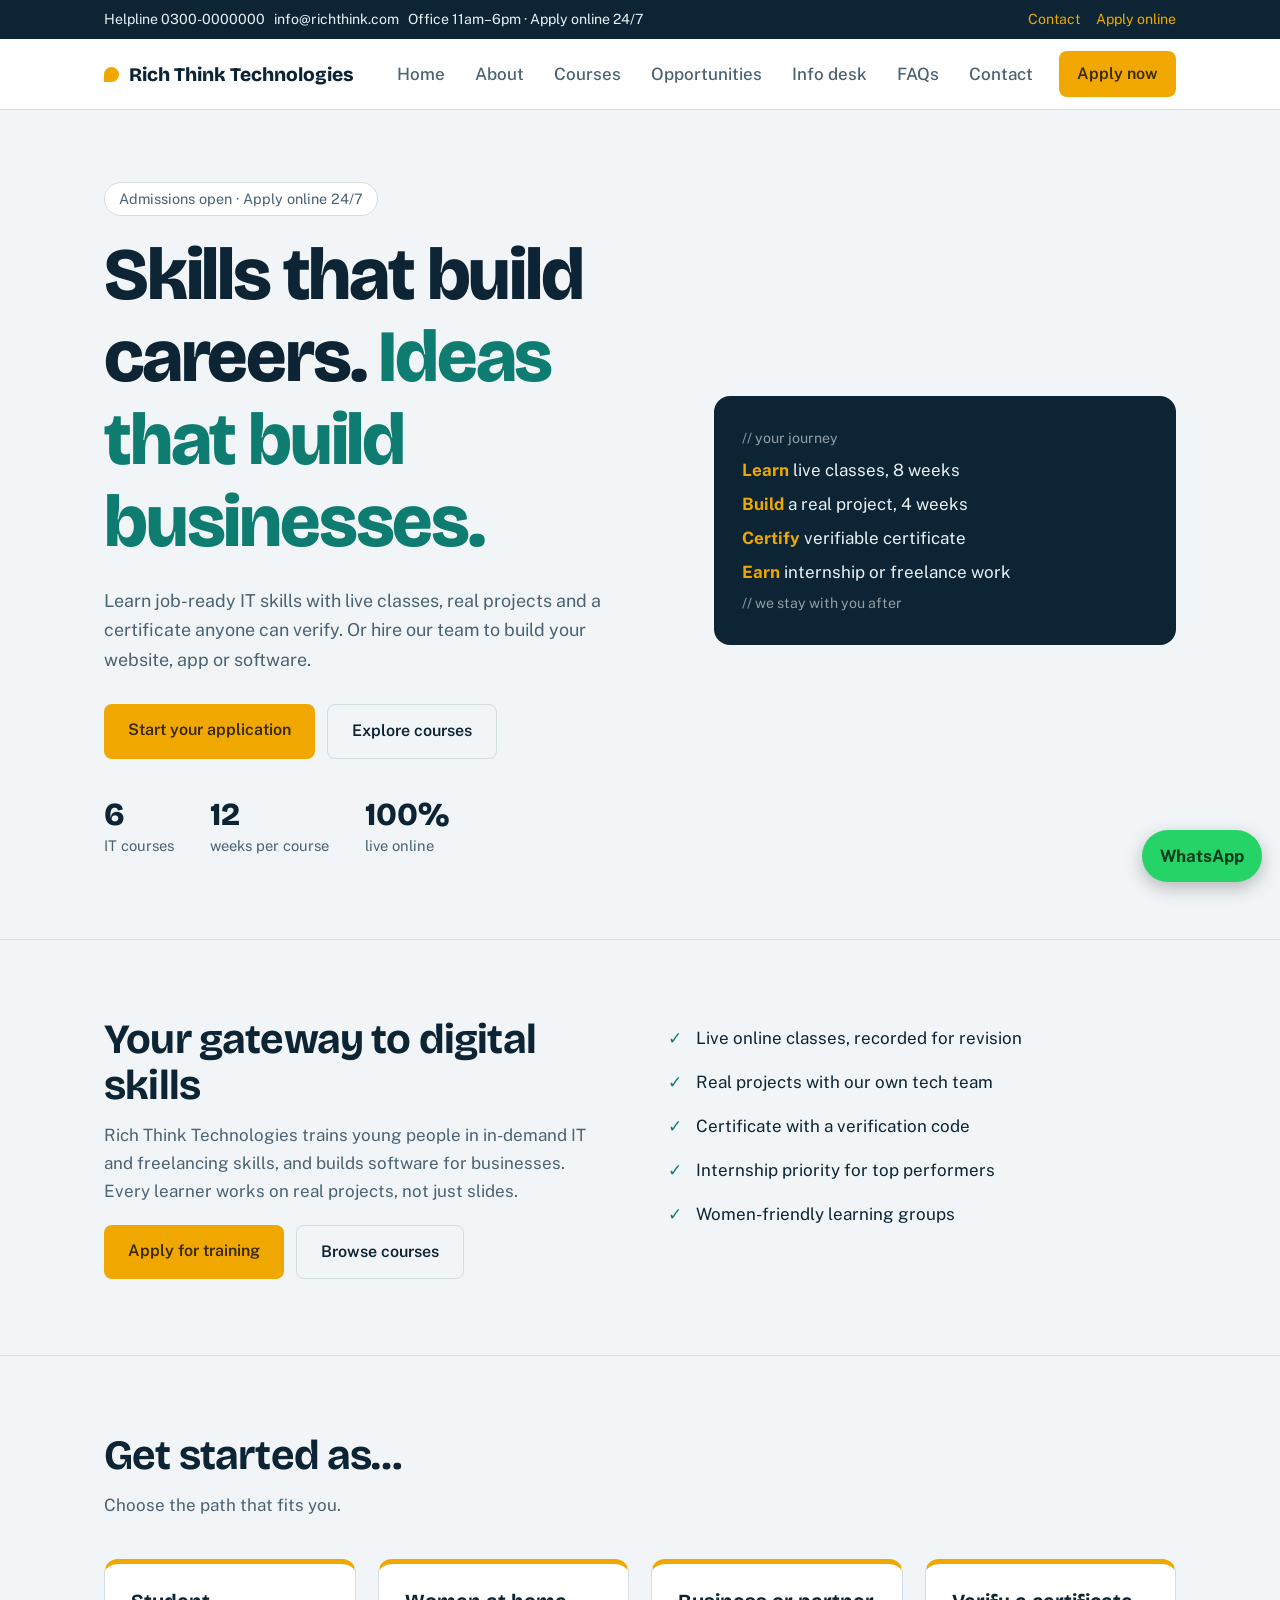
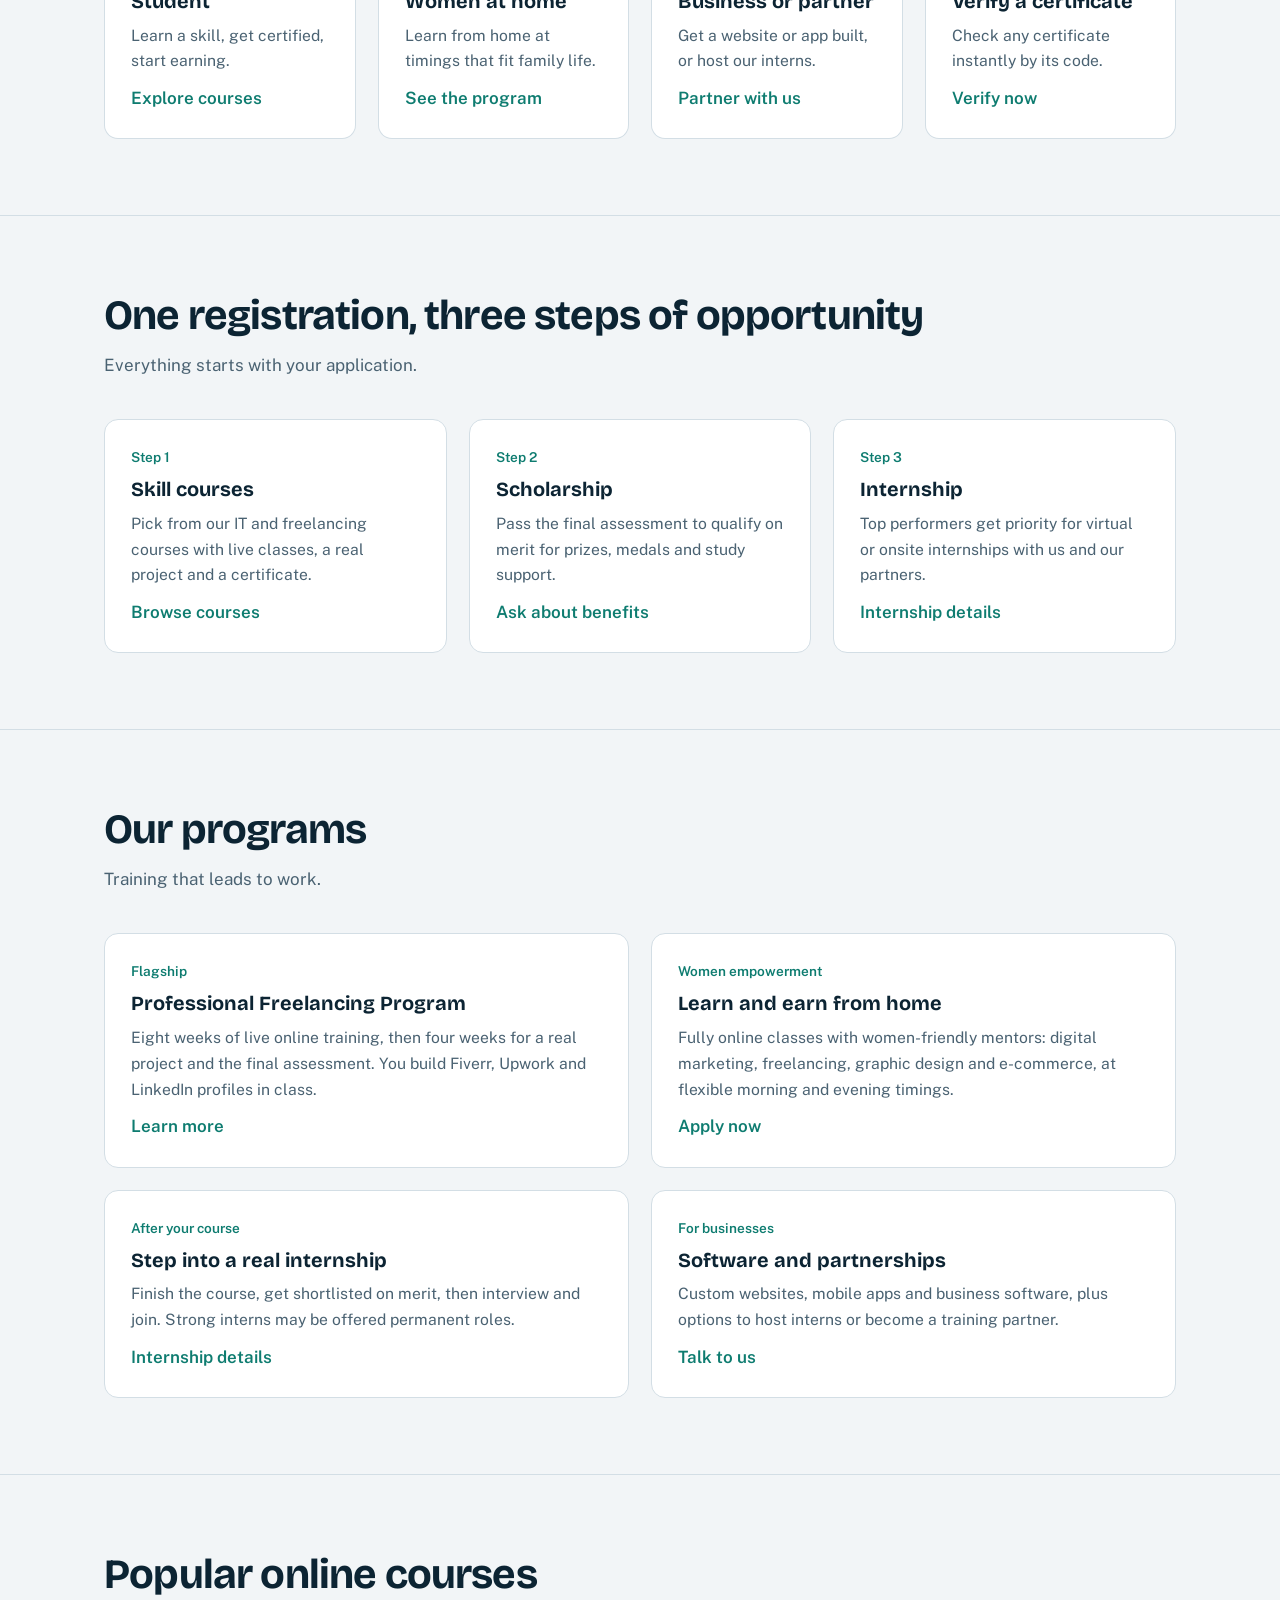
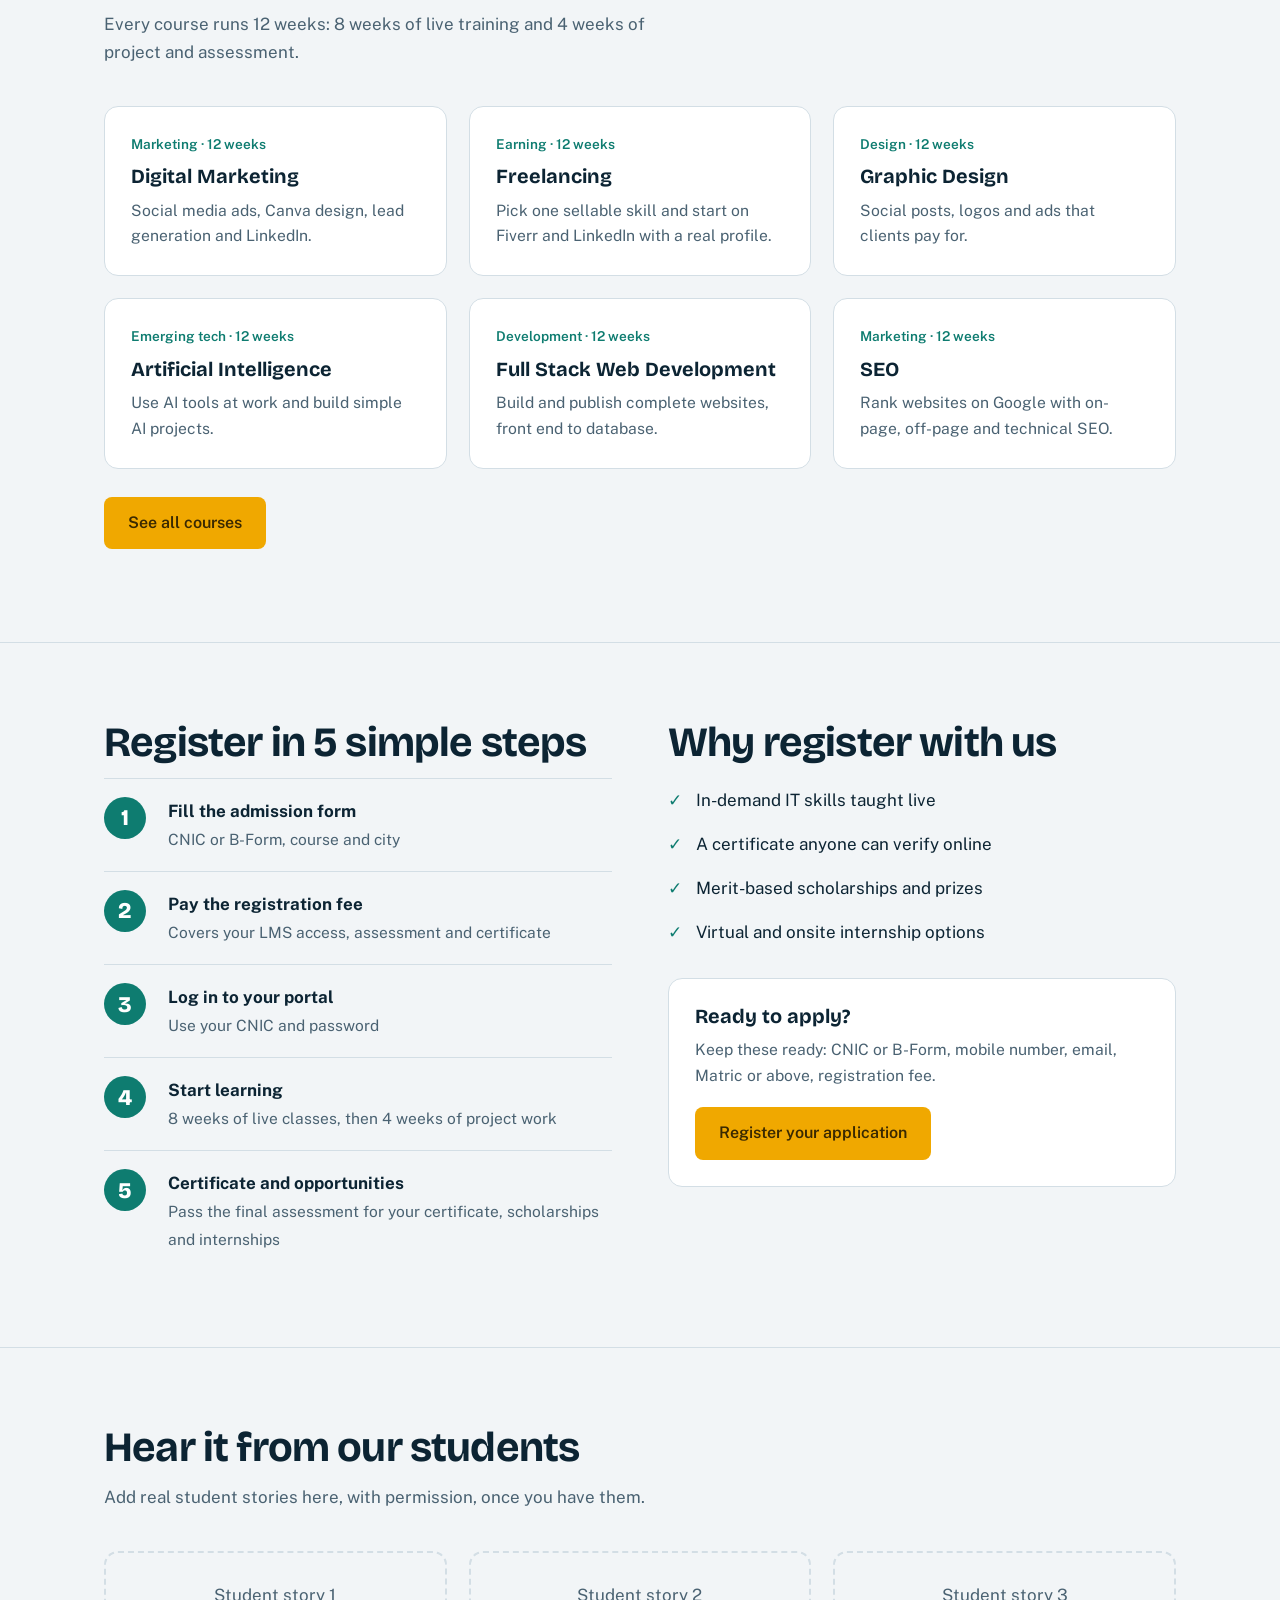
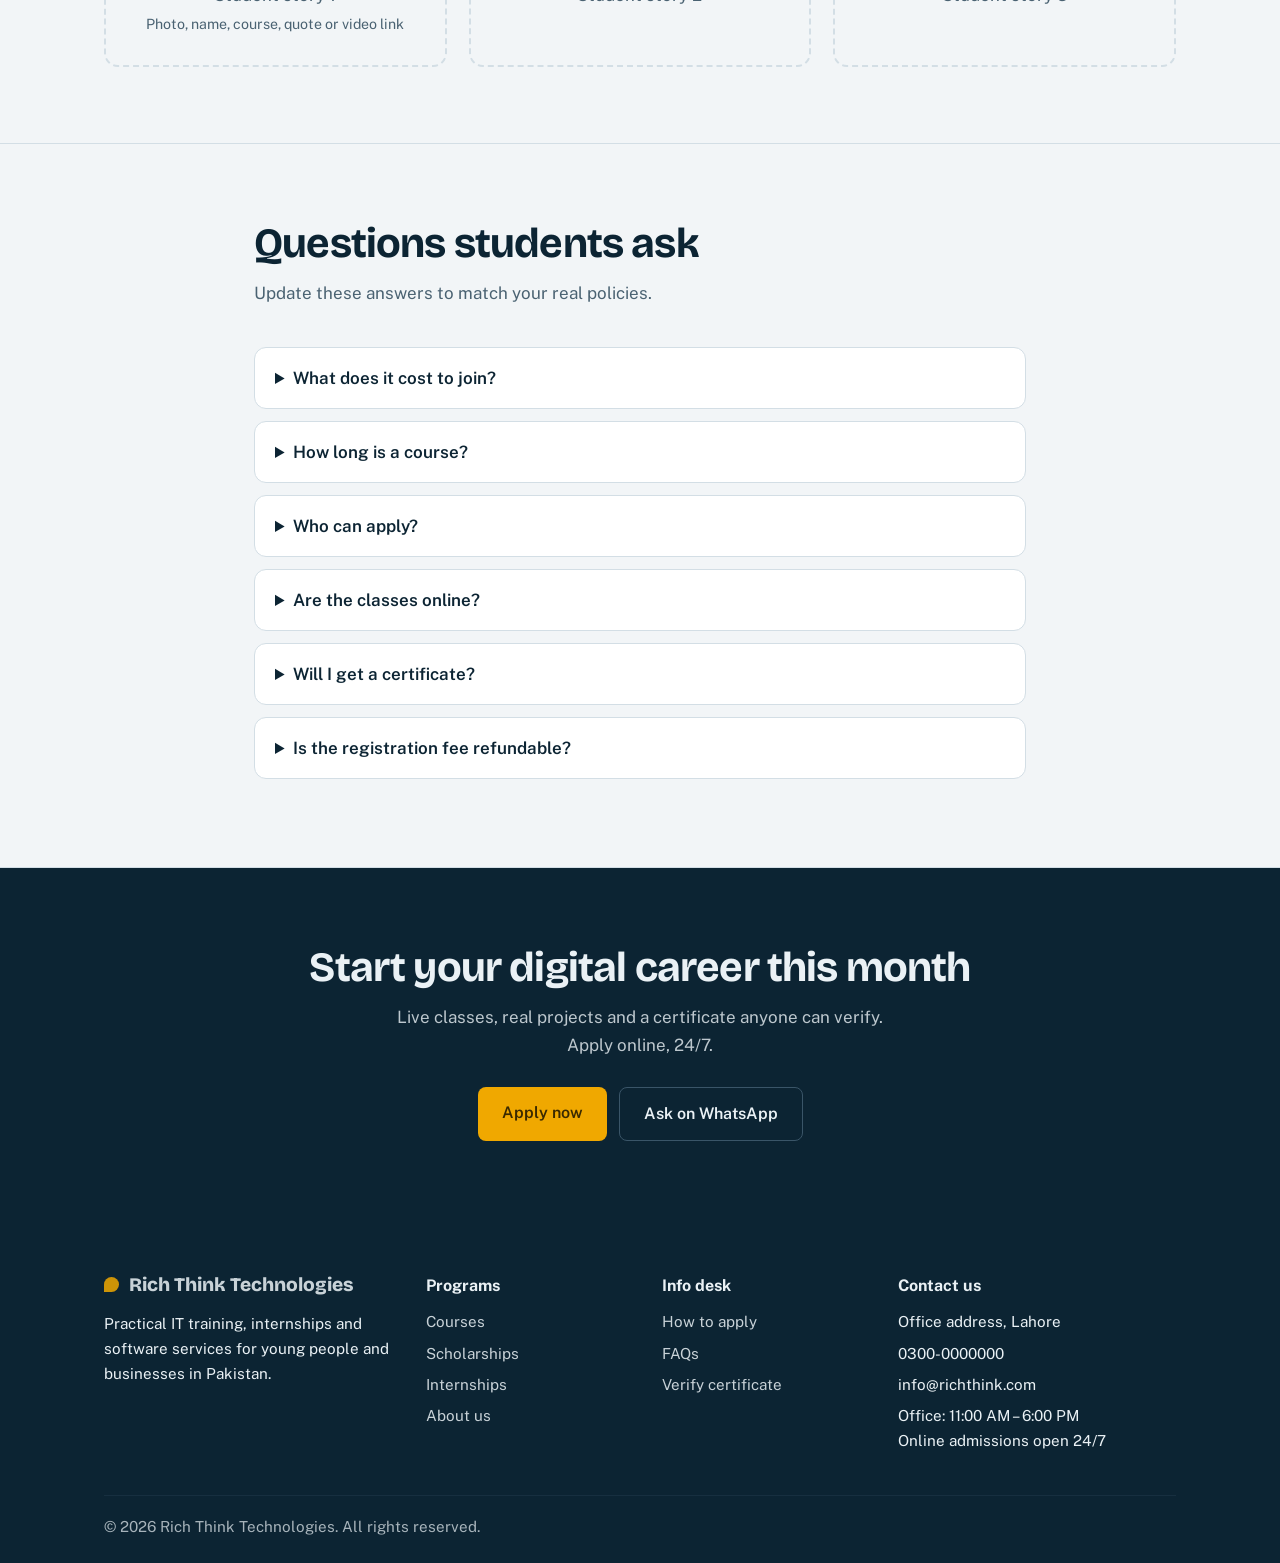
==== index.html @ 649ea1e2 "Add files via upload" ====
<!DOCTYPE html>
<html lang="en">
<head>
<meta charset="utf-8">
<meta name="viewport" content="width=device-width, initial-scale=1, viewport-fit=cover">
<title>Rich Think Technologies | IT Courses, Internships & Software Services</title>
<meta name="description" content="Rich Think Technologies offers live online IT and freelancing courses, internships and custom software services in Pakistan.">
<meta name="theme-color" content="#0C2433">
<link rel="icon" href="data:image/svg+xml,<svg xmlns='http://www.w3.org/2000/svg' viewBox='0 0 100 100'><text y='.9em' font-size='90'>💡</text></svg>">
<link rel="preconnect" href="https://fonts.googleapis.com"><link rel="preconnect" href="https://fonts.gstatic.com" crossorigin>
<link href="https://fonts.googleapis.com/css2?family=Bricolage+Grotesque:wght@600;800&family=Public+Sans:wght@400;500;600&display=swap" rel="stylesheet">
<link rel="stylesheet" href="css/style.css">
</head>
<body>
<div class="topbar"><div class="wrap"><span>Helpline 0300-0000000 &nbsp; info@richthink.com &nbsp; Office 11am–6pm · Apply online 24/7</span><span><a href="contact.html">Contact</a><a href="contact.html#apply">Apply online</a></span></div></div>
<header class="site"><div class="wrap">
<a class="logo" href="index.html"><i></i>Rich Think Technologies</a>
<button class="menu-btn" aria-expanded="false" aria-controls="nav">Menu</button>
<nav id="nav" aria-label="Main"><ul>
<li><a href="index.html">Home</a></li>
<li><a href="index.html#about">About</a></li>
<li><a href="courses.html">Courses</a></li>
<li><a href="index.html#opportunities">Opportunities</a><ul><li><a href="index.html#scholarships">Scholarships</a></li><li><a href="index.html#internships">Internships</a></li><li><a href="index.html#partner">Partner with us</a></li></ul></li>
<li><a href="index.html#apply-steps">Info desk</a><ul><li><a href="index.html#apply-steps">How to apply</a></li><li><a href="index.html#faqs">FAQs</a></li><li><a href="contact.html">Verify certificate</a></li></ul></li>
<li><a href="index.html#faqs">FAQs</a></li>
<li><a href="contact.html">Contact</a></li>
<li><a class="btn" href="contact.html#apply">Apply now</a></li>
</ul></nav></div></header>
<main>
<section class="hero" style="border:0"><div class="wrap">
<div>
<span class="tag">Admissions open · Apply online 24/7</span>
<h1>Skills that build careers. <em>Ideas that build businesses.</em></h1>
<p>Learn job-ready IT skills with live classes, real projects and a certificate anyone can verify. Or hire our team to build your website, app or software.</p>
<div class="btns"><a class="btn" href="contact.html#apply">Start your application</a><a class="btn alt" href="#courses">Explore courses</a></div>
<div class="stats"><div><b>6</b><span>IT courses</span></div><div><b>12</b><span>weeks per course</span></div><div><b>100%</b><span>live online</span></div></div>
</div>
<div class="panel" aria-hidden="true"><small>// your journey</small><b>Learn</b> live classes, 8 weeks<br><b>Build</b> a real project, 4 weeks<br><b>Certify</b> verifiable certificate<br><b>Earn</b> internship or freelance work<small>// we stay with you after</small></div>
</div></section>

<section id="about"><div class="wrap split">
<div><h2>Your gateway to digital skills</h2><p class="lead" style="margin:0 0 20px">Rich Think Technologies trains young people in in-demand IT and freelancing skills, and builds software for businesses. Every learner works on real projects, not just slides.</p><div class="btns"><a class="btn" href="contact.html#apply">Apply for training</a><a class="btn alt" href="courses.html">Browse courses</a></div></div>
<ul class="ticks"><li>Live online classes, recorded for revision</li><li>Real projects with our own tech team</li><li>Certificate with a verification code</li><li>Internship priority for top performers</li><li>Women-friendly learning groups</li></ul>
</div></section>

<section><div class="wrap"><h2>Get started as…</h2><p class="lead">Choose the path that fits you.</p>
<div class="grid g4">
<div class="card path"><h3>Student</h3><p>Learn a skill, get certified, start earning.</p><a class="more" href="courses.html">Explore courses</a></div>
<div class="card path"><h3>Women at home</h3><p>Learn from home at timings that fit family life.</p><a class="more" href="#women">See the program</a></div>
<div class="card path"><h3>Business or partner</h3><p>Get a website or app built, or host our interns.</p><a class="more" href="#partner">Partner with us</a></div>
<div class="card path"><h3>Verify a certificate</h3><p>Check any certificate instantly by its code.</p><a class="more" href="contact.html">Verify now</a></div>
</div></div></section>

<section><div class="wrap"><h2>One registration, three steps of opportunity</h2><p class="lead">Everything starts with your application.</p>
<div class="grid g3">
<div class="card"><span class="meta">Step 1</span><h3>Skill courses</h3><p>Pick from our IT and freelancing courses with live classes, a real project and a certificate.</p><a class="more" href="courses.html">Browse courses</a></div>
<div class="card" id="scholarships"><span class="meta">Step 2</span><h3>Scholarship</h3><p>Pass the final assessment to qualify on merit for prizes, medals and study support.</p><a class="more" href="contact.html">Ask about benefits</a></div>
<div class="card" id="internships"><span class="meta">Step 3</span><h3>Internship</h3><p>Top performers get priority for virtual or onsite internships with us and our partners.</p><a class="more" href="contact.html">Internship details</a></div>
</div></div></section>

<section id="opportunities"><div class="wrap"><h2>Our programs</h2><p class="lead">Training that leads to work.</p>
<div class="grid g2">
<div class="card"><span class="meta">Flagship</span><h3>Professional Freelancing Program</h3><p>Eight weeks of live online training, then four weeks for a real project and the final assessment. You build Fiverr, Upwork and LinkedIn profiles in class.</p><a class="more" href="courses.html">Learn more</a></div>
<div class="card" id="women"><span class="meta">Women empowerment</span><h3>Learn and earn from home</h3><p>Fully online classes with women-friendly mentors: digital marketing, freelancing, graphic design and e-commerce, at flexible morning and evening timings.</p><a class="more" href="contact.html#apply">Apply now</a></div>
<div class="card"><span class="meta">After your course</span><h3>Step into a real internship</h3><p>Finish the course, get shortlisted on merit, then interview and join. Strong interns may be offered permanent roles.</p><a class="more" href="contact.html">Internship details</a></div>
<div class="card" id="partner"><span class="meta">For businesses</span><h3>Software and partnerships</h3><p>Custom websites, mobile apps and business software, plus options to host interns or become a training partner.</p><a class="more" href="contact.html">Talk to us</a></div>
</div></div></section>

<section id="courses"><div class="wrap"><h2>Popular online courses</h2><p class="lead">Every course runs 12 weeks: 8 weeks of live training and 4 weeks of project and assessment.</p>
<div class="grid g3">
<div class="card"><span class="meta">Marketing · 12 weeks</span><h3>Digital Marketing</h3><p>Social media ads, Canva design, lead generation and LinkedIn.</p></div>
<div class="card"><span class="meta">Earning · 12 weeks</span><h3>Freelancing</h3><p>Pick one sellable skill and start on Fiverr and LinkedIn with a real profile.</p></div>
<div class="card"><span class="meta">Design · 12 weeks</span><h3>Graphic Design</h3><p>Social posts, logos and ads that clients pay for.</p></div>
<div class="card"><span class="meta">Emerging tech · 12 weeks</span><h3>Artificial Intelligence</h3><p>Use AI tools at work and build simple AI projects.</p></div>
<div class="card"><span class="meta">Development · 12 weeks</span><h3>Full Stack Web Development</h3><p>Build and publish complete websites, front end to database.</p></div>
<div class="card"><span class="meta">Marketing · 12 weeks</span><h3>SEO</h3><p>Rank websites on Google with on-page, off-page and technical SEO.</p></div>
</div><p style="margin-top:28px"><a class="btn" href="courses.html">See all courses</a></p></div></section>

<section id="apply-steps"><div class="wrap split">
<div><h2>Register in 5 simple steps</h2><ol class="steps">
<li><div><strong>Fill the admission form</strong><span>CNIC or B-Form, course and city</span></div></li>
<li><div><strong>Pay the registration fee</strong><span>Covers your LMS access, assessment and certificate</span></div></li>
<li><div><strong>Log in to your portal</strong><span>Use your CNIC and password</span></div></li>
<li><div><strong>Start learning</strong><span>8 weeks of live classes, then 4 weeks of project work</span></div></li>
<li><div><strong>Certificate and opportunities</strong><span>Pass the final assessment for your certificate, scholarships and internships</span></div></li></ol></div>
<div><h2>Why register with us</h2><ul class="ticks"><li>In-demand IT skills taught live</li><li>A certificate anyone can verify online</li><li>Merit-based scholarships and prizes</li><li>Virtual and onsite internship options</li></ul>
<div class="card" style="margin-top:24px"><h3>Ready to apply?</h3><p>Keep these ready: CNIC or B-Form, mobile number, email, Matric or above, registration fee.</p><div class="btns" style="margin-top:8px"><a class="btn" href="contact.html#apply">Register your application</a></div></div></div>
</div></section>

<section><div class="wrap"><h2>Hear it from our students</h2><p class="lead">Add real student stories here, with permission, once you have them.</p>
<div class="grid g3"><div class="ph">Student story 1<br><small>Photo, name, course, quote or video link</small></div><div class="ph">Student story 2</div><div class="ph">Student story 3</div></div></div></section>

<section id="faqs"><div class="wrap" style="max-width:820px"><h2>Questions students ask</h2><p class="lead">Update these answers to match your real policies.</p>
<details><summary>What does it cost to join?</summary><p>Add your fee details here. Explain what the one-time registration fee covers.</p></details>
<details><summary>How long is a course?</summary><p>12 weeks: 8 weeks of live online training, then 4 weeks for the final project and assessment.</p></details>
<details><summary>Who can apply?</summary><p>Anyone in Pakistan with Matric or higher education. No IT background is needed.</p></details>
<details><summary>Are the classes online?</summary><p>Yes. All courses run 100% online. Classes are live and every lecture is saved so you can revise any time.</p></details>
<details><summary>Will I get a certificate?</summary><p>Yes. Pass the final project and assessment and you get a certificate with a code that anyone can verify.</p></details>
<details><summary>Is the registration fee refundable?</summary><p>Add your refund policy here.</p></details>
</div></section>

<section class="cta"><div class="wrap"><h2>Start your digital career this month</h2><p>Live classes, real projects and a certificate anyone can verify. Apply online, 24/7.</p><div class="btns" style="justify-content:center"><a class="btn" href="contact.html#apply">Apply now</a><a class="btn alt" href="https://wa.me/923000000000">Ask on WhatsApp</a></div></div></section>
</main>
<footer><div class="wrap">
<div class="grid">
<div><a class="logo" href="index.html"><i></i>Rich Think Technologies</a><p>Practical IT training, internships and software services for young people and businesses in Pakistan.</p></div>
<div><h4>Programs</h4><ul><li><a href="courses.html">Courses</a></li><li><a href="index.html#scholarships">Scholarships</a></li><li><a href="index.html#internships">Internships</a></li><li><a href="index.html#about">About us</a></li></ul></div>
<div><h4>Info desk</h4><ul><li><a href="index.html#apply-steps">How to apply</a></li><li><a href="index.html#faqs">FAQs</a></li><li><a href="contact.html">Verify certificate</a></li></ul></div>
<div><h4>Contact us</h4><ul><li>Office address, Lahore</li><li>0300-0000000</li><li>info@richthink.com</li><li>Office: 11:00 AM – 6:00 PM<br>Online admissions open 24/7</li></ul></div>
</div>
<div class="copy">© 2026 Rich Think Technologies. All rights reserved.</div>
</div></footer>
<a class="wa" href="https://wa.me/923000000000?text=Hi%2C%20I%20found%20you%20on%20your%20website.%20I%20want%20some%20information." aria-label="Chat on WhatsApp">WhatsApp</a>
<script src="js/main.js"></script>
</body></html>
---- css/style.css ----
:root{--bg:#F2F5F7;--surface:#fff;--ink:#0C2433;--muted:#4A6272;--line:#D3DEE5;--gold:#F0A800;--gold-ink:#3A2900;--teal:#0E7C70;--deep:#0C2433;--on-deep:#EAF1F5;color-scheme:light}
@media(prefers-color-scheme:dark){:root{--bg:#0A1822;--surface:#102331;--ink:#EAF1F5;--muted:#9DB2C0;--line:#223847;--teal:#3CC4B3;--deep:#07121A;color-scheme:dark}}
*,*::before,*::after{box-sizing:border-box}
html{scroll-behavior:smooth}
body{margin:0;background:var(--bg);color:var(--ink);font:400 17px/1.65 "Public Sans",system-ui,sans-serif}
h1,h2,h3{font-family:"Bricolage Grotesque","Public Sans",system-ui,sans-serif;line-height:1.12;margin:0}
a{color:inherit}img{max-width:100%;display:block}
:focus-visible{outline:3px solid var(--gold);outline-offset:3px}
.wrap{max-width:1120px;margin:0 auto;padding:0 24px}
.topbar{background:var(--deep);color:var(--on-deep);font-size:.88rem;padding:8px 0}
.topbar .wrap{display:flex;gap:8px 24px;flex-wrap:wrap;justify-content:space-between}
.topbar a{text-decoration:none;margin-left:16px;color:var(--gold)}
header.site{background:var(--surface);border-bottom:1px solid var(--line);position:sticky;top:0;z-index:20}
header.site .wrap{display:flex;align-items:center;justify-content:space-between;min-height:70px}
.logo{font:800 1.2rem "Bricolage Grotesque",sans-serif;text-decoration:none;display:flex;align-items:center;gap:10px}
.logo i{width:15px;height:15px;background:var(--gold);border-radius:50% 50% 50% 0}
nav ul{list-style:none;margin:0;padding:0;display:flex;gap:6px;align-items:center}
nav li{position:relative}
nav a{display:block;padding:10px 12px;text-decoration:none;color:var(--muted);font-weight:500}
nav a:hover{color:var(--ink)}
nav ul ul{display:none;position:absolute;left:0;top:100%;min-width:200px;background:var(--surface);border:1px solid var(--line);border-radius:10px;padding:6px;flex-direction:column;align-items:stretch}
nav li:hover>ul,nav li:focus-within>ul{display:flex}
.btn{display:inline-block;background:var(--gold);color:var(--gold-ink);font-weight:600;padding:13px 24px;border-radius:8px;text-decoration:none;border:0;font-size:1rem;cursor:pointer}
.btn:hover{filter:brightness(1.06)}
.btn.alt{background:transparent;color:var(--ink);border:1.5px solid var(--line)}
nav .btn{color:var(--gold-ink);padding:10px 18px;margin-left:8px}
.menu-btn{display:none;background:none;border:1.5px solid var(--line);color:var(--ink);border-radius:8px;padding:8px 12px;font:inherit}
.hero{padding:72px 0 80px}
.hero .wrap{display:grid;grid-template-columns:1.2fr 1fr;gap:56px;align-items:center}
.tag{display:inline-block;background:var(--surface);border:1px solid var(--line);border-radius:99px;padding:4px 14px;font-size:.9rem;color:var(--muted);margin-bottom:18px}
.hero h1{font-size:clamp(2.5rem,6vw,4.6rem);font-weight:800;letter-spacing:-.03em}
.hero h1 em{font-style:normal;color:var(--teal)}
.hero p{max-width:48ch;color:var(--muted);font-size:1.12rem;margin:22px 0 30px}
.btns{display:flex;gap:12px;flex-wrap:wrap}
.stats{display:flex;gap:36px;margin-top:40px;flex-wrap:wrap}
.stats b{font:800 2rem "Bricolage Grotesque",sans-serif;display:block;line-height:1}
.stats span{color:var(--muted);font-size:.92rem}
.panel{background:var(--deep);color:var(--on-deep);border-radius:16px;padding:28px;line-height:2}
.panel b{color:var(--gold)}.panel small{opacity:.6;display:block}
section{padding:76px 0;border-top:1px solid var(--line)}
section h2{font-size:clamp(1.8rem,4vw,2.6rem);letter-spacing:-.02em;margin-bottom:12px}
.lead{color:var(--muted);max-width:58ch;margin:0 0 40px}
.grid{display:grid;gap:22px}
.g2{grid-template-columns:repeat(2,1fr)}.g3{grid-template-columns:repeat(3,1fr)}.g4{grid-template-columns:repeat(4,1fr)}
.card{background:var(--surface);border:1px solid var(--line);border-radius:14px;padding:26px;display:flex;flex-direction:column;gap:10px}
.card h3{font-size:1.25rem}.card p{margin:0;color:var(--muted);font-size:.98rem}
.card a.more{margin-top:auto;color:var(--teal);font-weight:600;text-decoration:none}
.card .meta{font-size:.85rem;color:var(--teal);font-weight:600}
.path{border-top:5px solid var(--gold)}
.steps{counter-reset:s;list-style:none;margin:0;padding:0}
.steps li{counter-increment:s;display:grid;grid-template-columns:48px 1fr;gap:16px;padding:18px 0;border-top:1px solid var(--line)}
.steps li::before{content:counter(s);font:800 1.4rem "Bricolage Grotesque",sans-serif;background:var(--teal);color:#fff;width:42px;height:42px;border-radius:50%;display:grid;place-items:center}
.steps strong{display:block}.steps span{color:var(--muted);font-size:.97rem}
.split{display:grid;grid-template-columns:1fr 1fr;gap:56px;align-items:start}
ul.ticks{list-style:none;padding:0;margin:0}ul.ticks li{padding:8px 0 8px 28px;position:relative}
ul.ticks li::before{content:"✓";position:absolute;left:0;color:var(--teal);font-weight:800}
.ph{border:2px dashed var(--line);border-radius:14px;padding:28px;color:var(--muted);text-align:center}
details{background:var(--surface);border:1px solid var(--line);border-radius:12px;padding:16px 20px;margin-bottom:12px}
summary{font-weight:600;cursor:pointer}details p{margin:10px 0 0;color:var(--muted)}
.cta{background:var(--deep);color:var(--on-deep);text-align:center}
.cta p{color:var(--on-deep);opacity:.8;margin:12px auto 28px;max-width:52ch}
.cta .btn.alt{color:var(--on-deep);border-color:#3a5568}
footer{background:var(--deep);color:var(--on-deep);padding:56px 0 24px;font-size:.95rem}
footer .grid{grid-template-columns:1.4fr 1fr 1fr 1.3fr}
footer h4{margin:0 0 10px;font-size:1rem}footer ul{list-style:none;padding:0;margin:0}footer li{margin:6px 0}
footer a{text-decoration:none;opacity:.85}footer a:hover{opacity:1;color:var(--gold)}
.copy{border-top:1px solid #1d3646;margin-top:36px;padding-top:18px;opacity:.7}
.wa{position:fixed;right:18px;bottom:calc(18px + env(safe-area-inset-bottom,0px));background:#25D366;color:#073b1b;font-weight:700;padding:12px 18px;border-radius:99px;text-decoration:none;z-index:30;box-shadow:0 6px 18px rgba(0,0,0,.25)}
form.contact{display:grid;gap:14px}
input,select,textarea{width:100%;padding:12px 14px;border:1.5px solid var(--line);border-radius:8px;background:var(--surface);color:var(--ink);font:inherit}
label{font-weight:600;font-size:.93rem}
.pagehead{padding:56px 0 24px}.pagehead h1{font-size:clamp(2.2rem,5vw,3.4rem);letter-spacing:-.02em}
@media(max-width:900px){
 .hero .wrap,.split{grid-template-columns:1fr}.g3,.g4{grid-template-columns:1fr 1fr}footer .grid{grid-template-columns:1fr 1fr}
 .menu-btn{display:block}
 nav{display:none;position:absolute;left:0;right:0;top:100%;background:var(--surface);border-bottom:1px solid var(--line);padding:10px 24px 18px}
 nav.open{display:block}nav ul{flex-direction:column;align-items:stretch}
 nav ul ul{display:flex;position:static;border:0;padding:0 0 0 14px}
}
@media(max-width:560px){.g2,.g3,.g4,footer .grid{grid-template-columns:1fr}.hero{padding-top:40px}}
@media(prefers-reduced-motion:no-preference){.hero h1{animation:in .7s ease both}@keyframes in{from{opacity:0;transform:translateY(14px)}}}
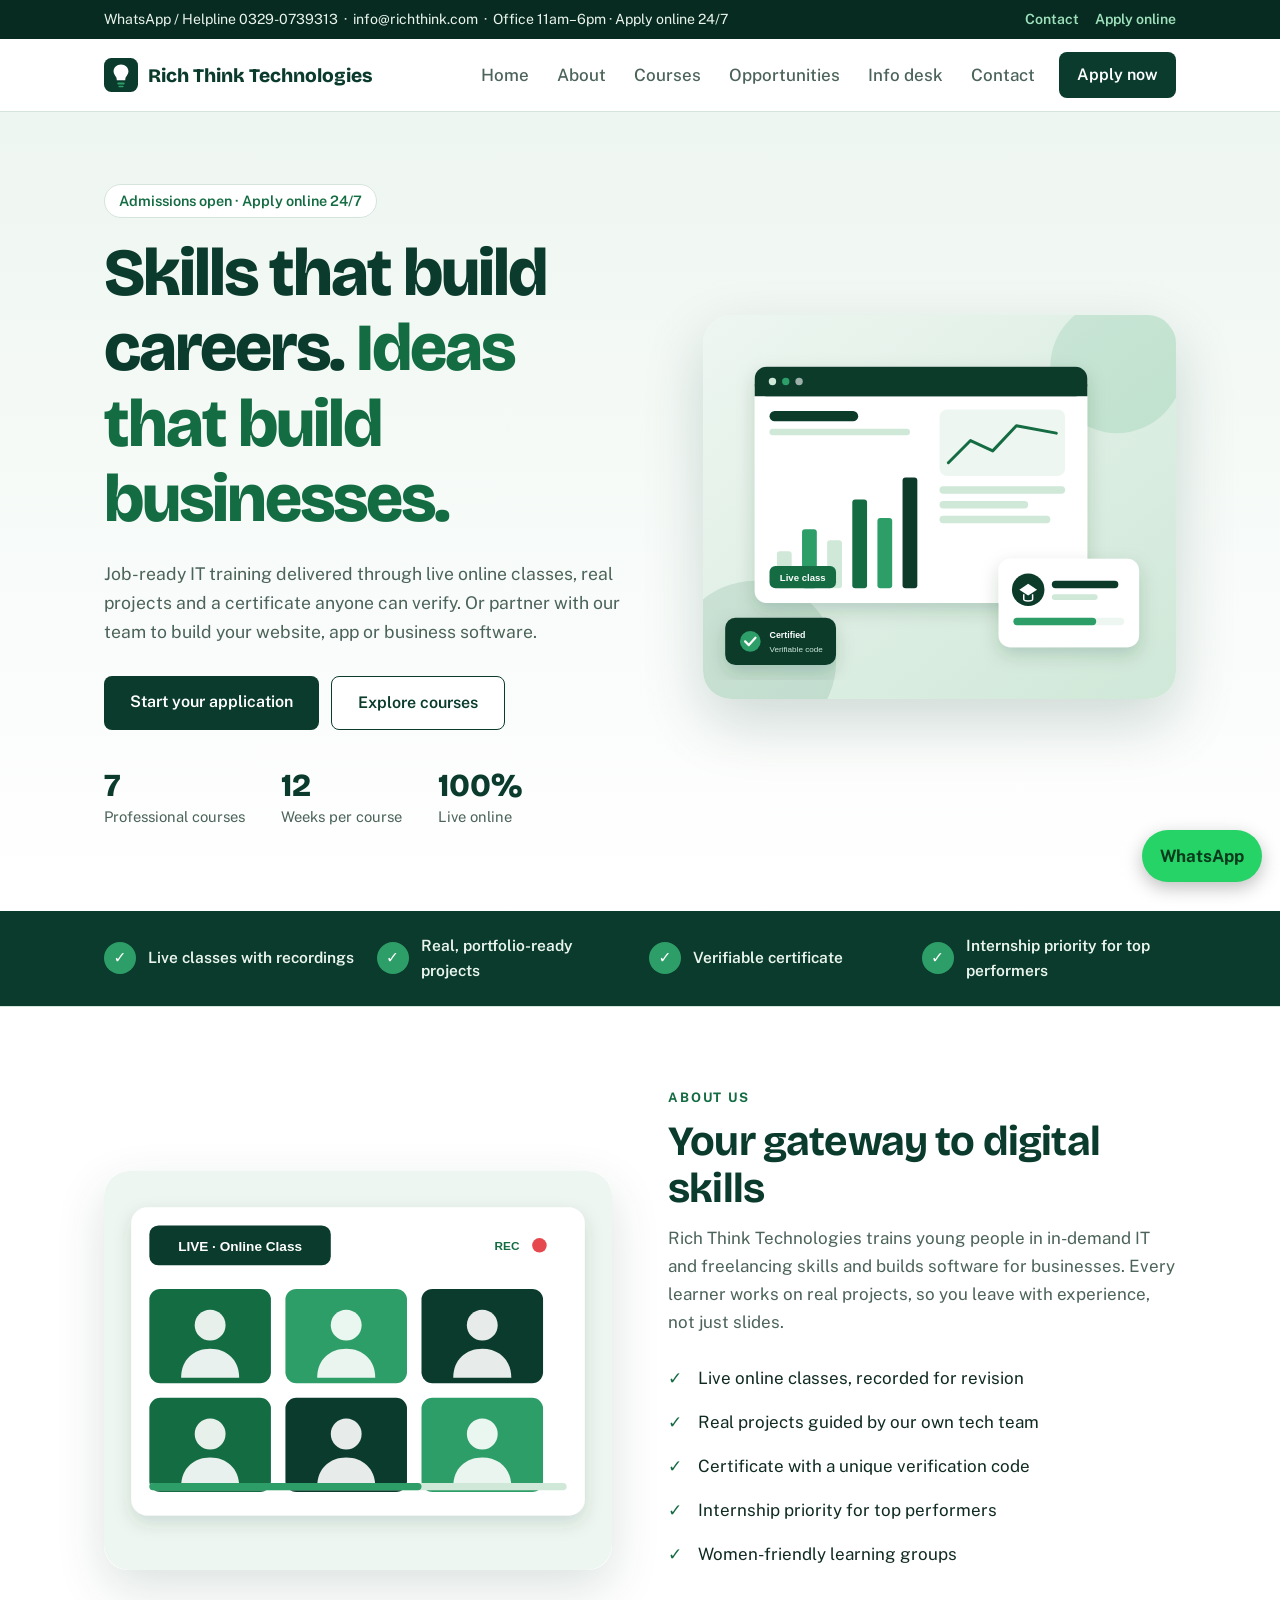
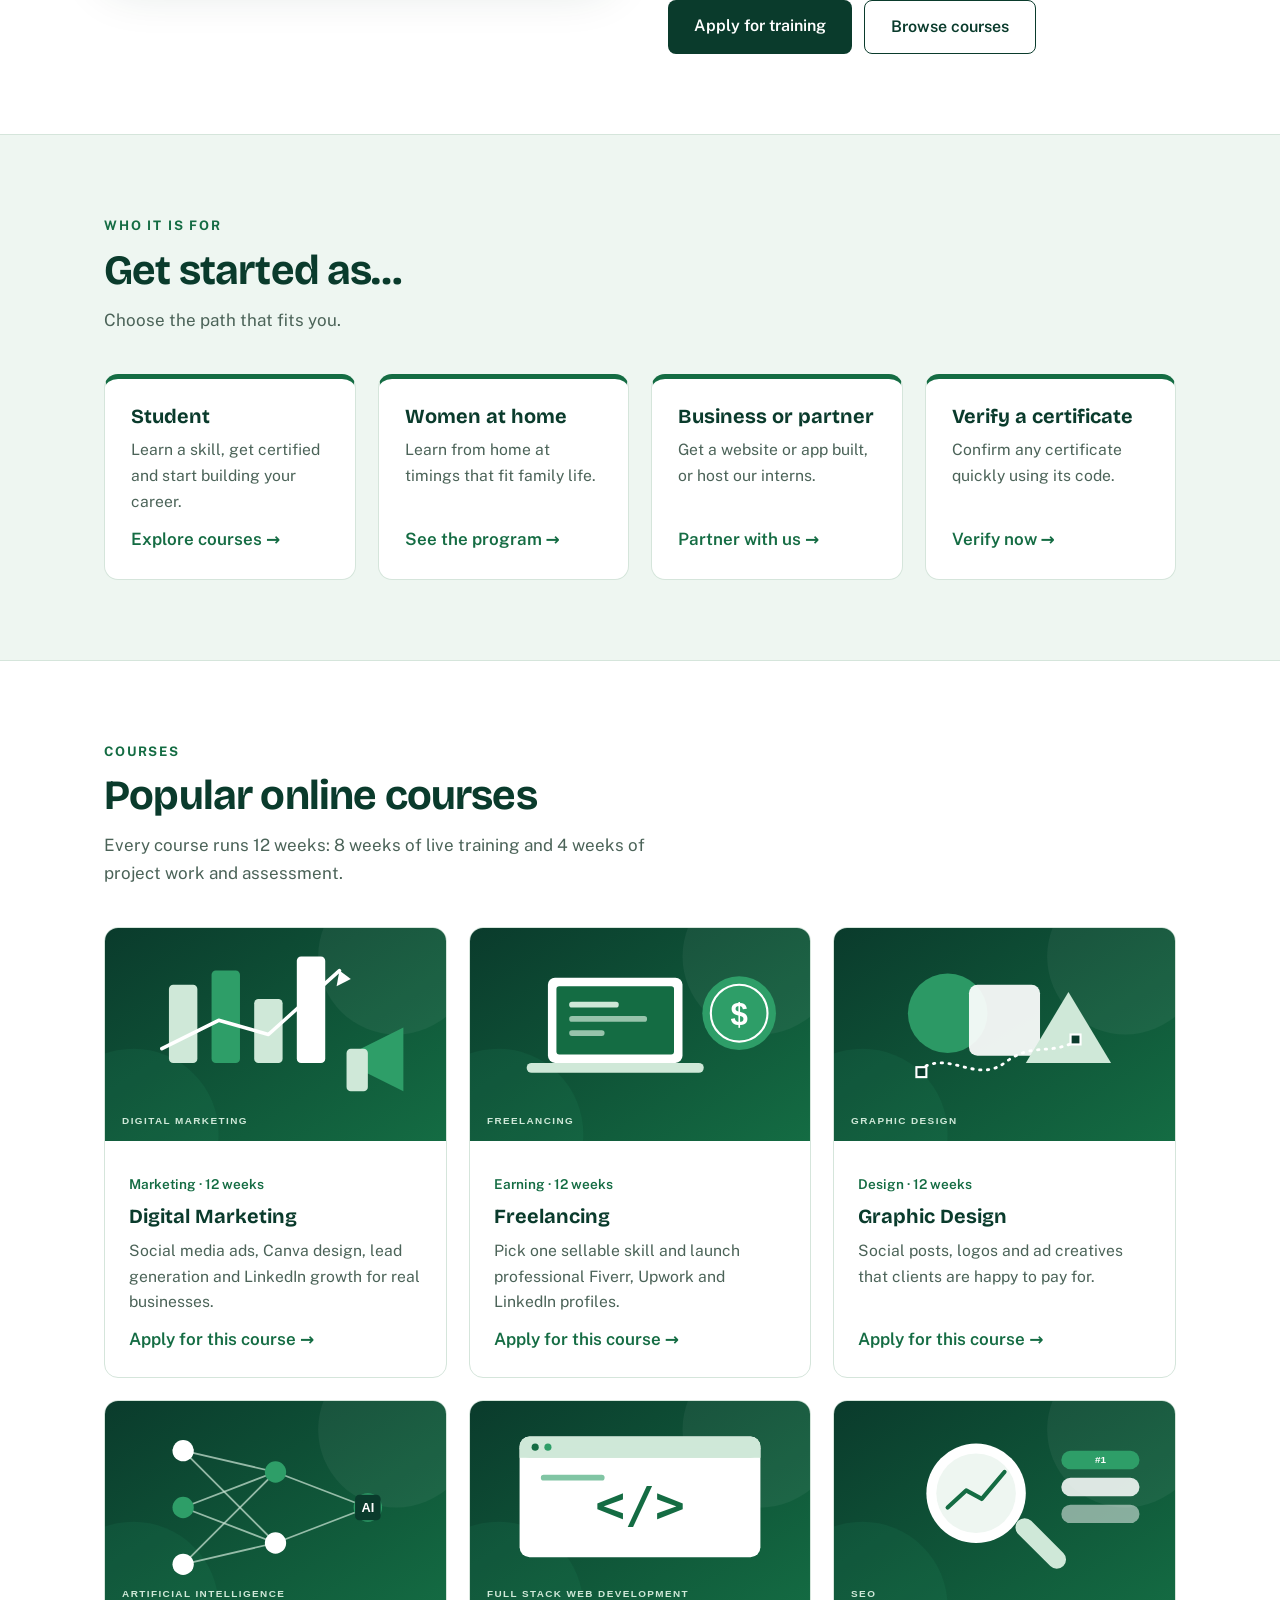
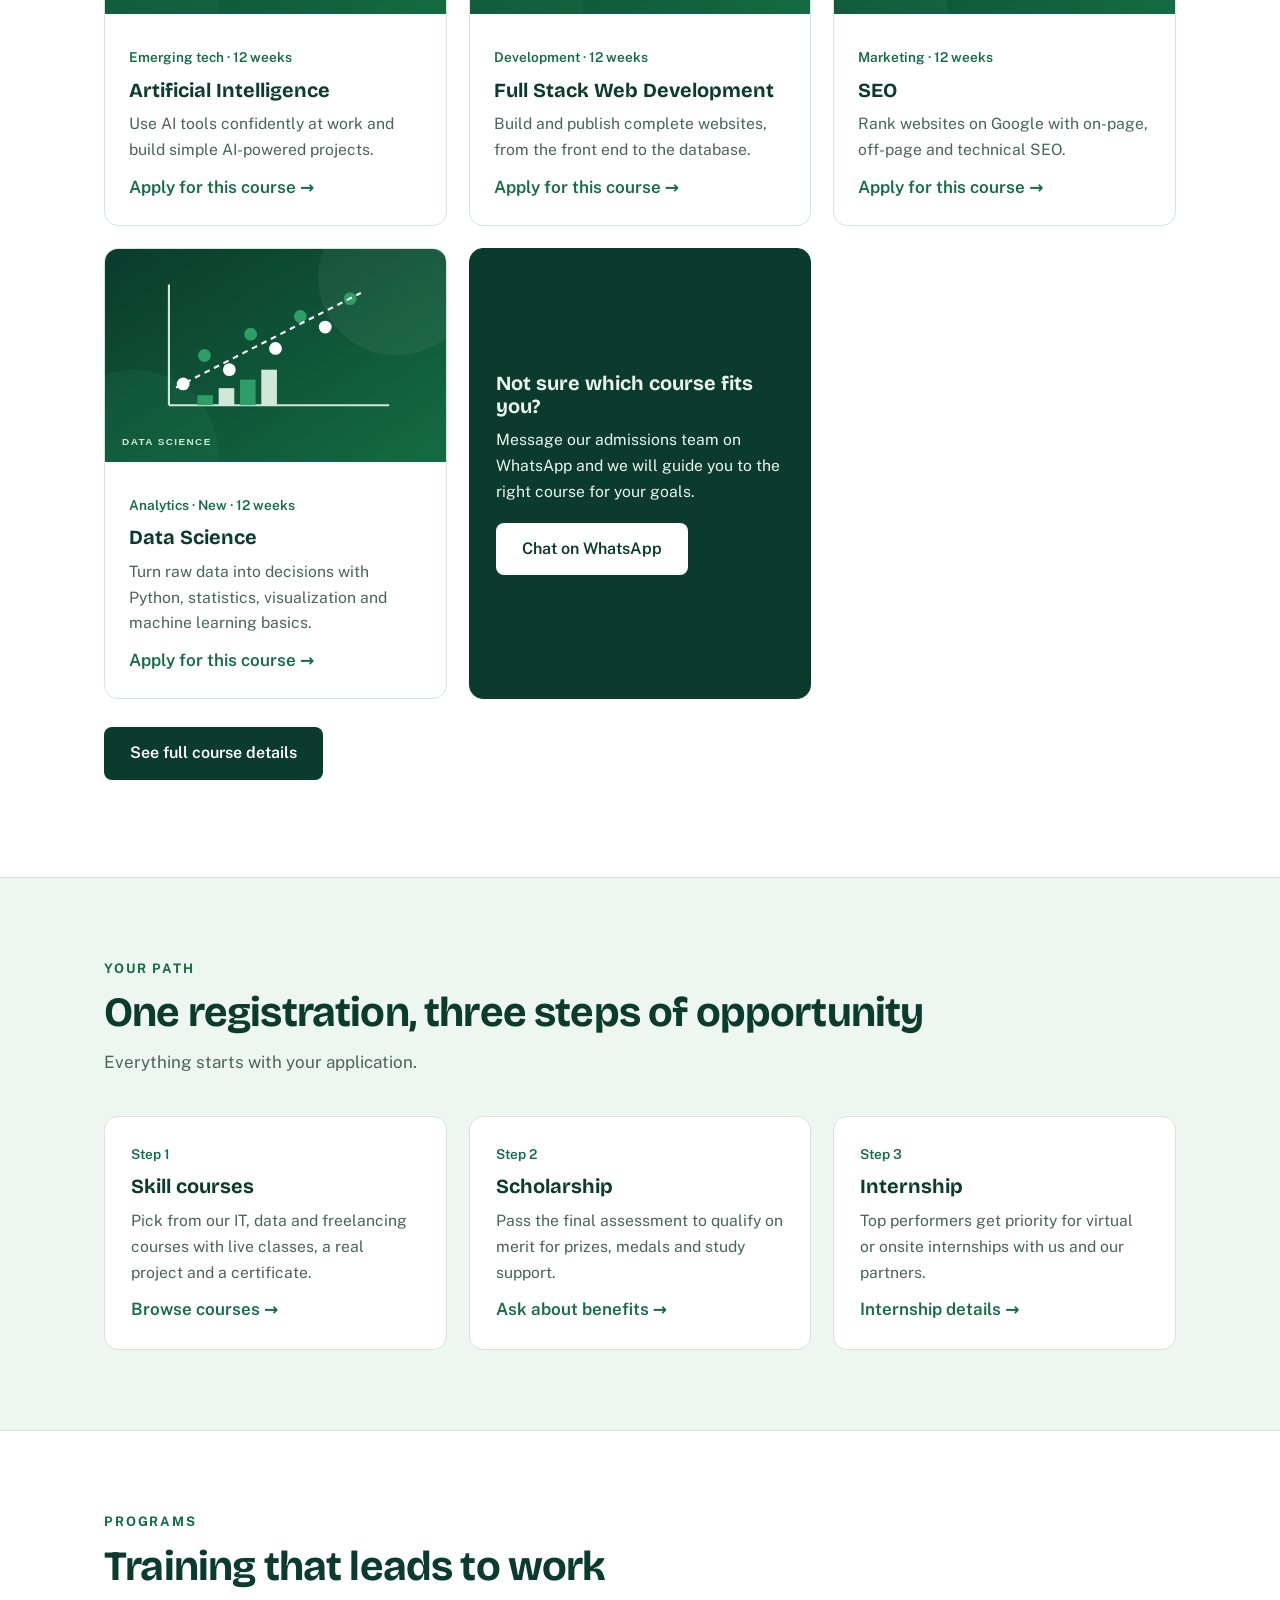
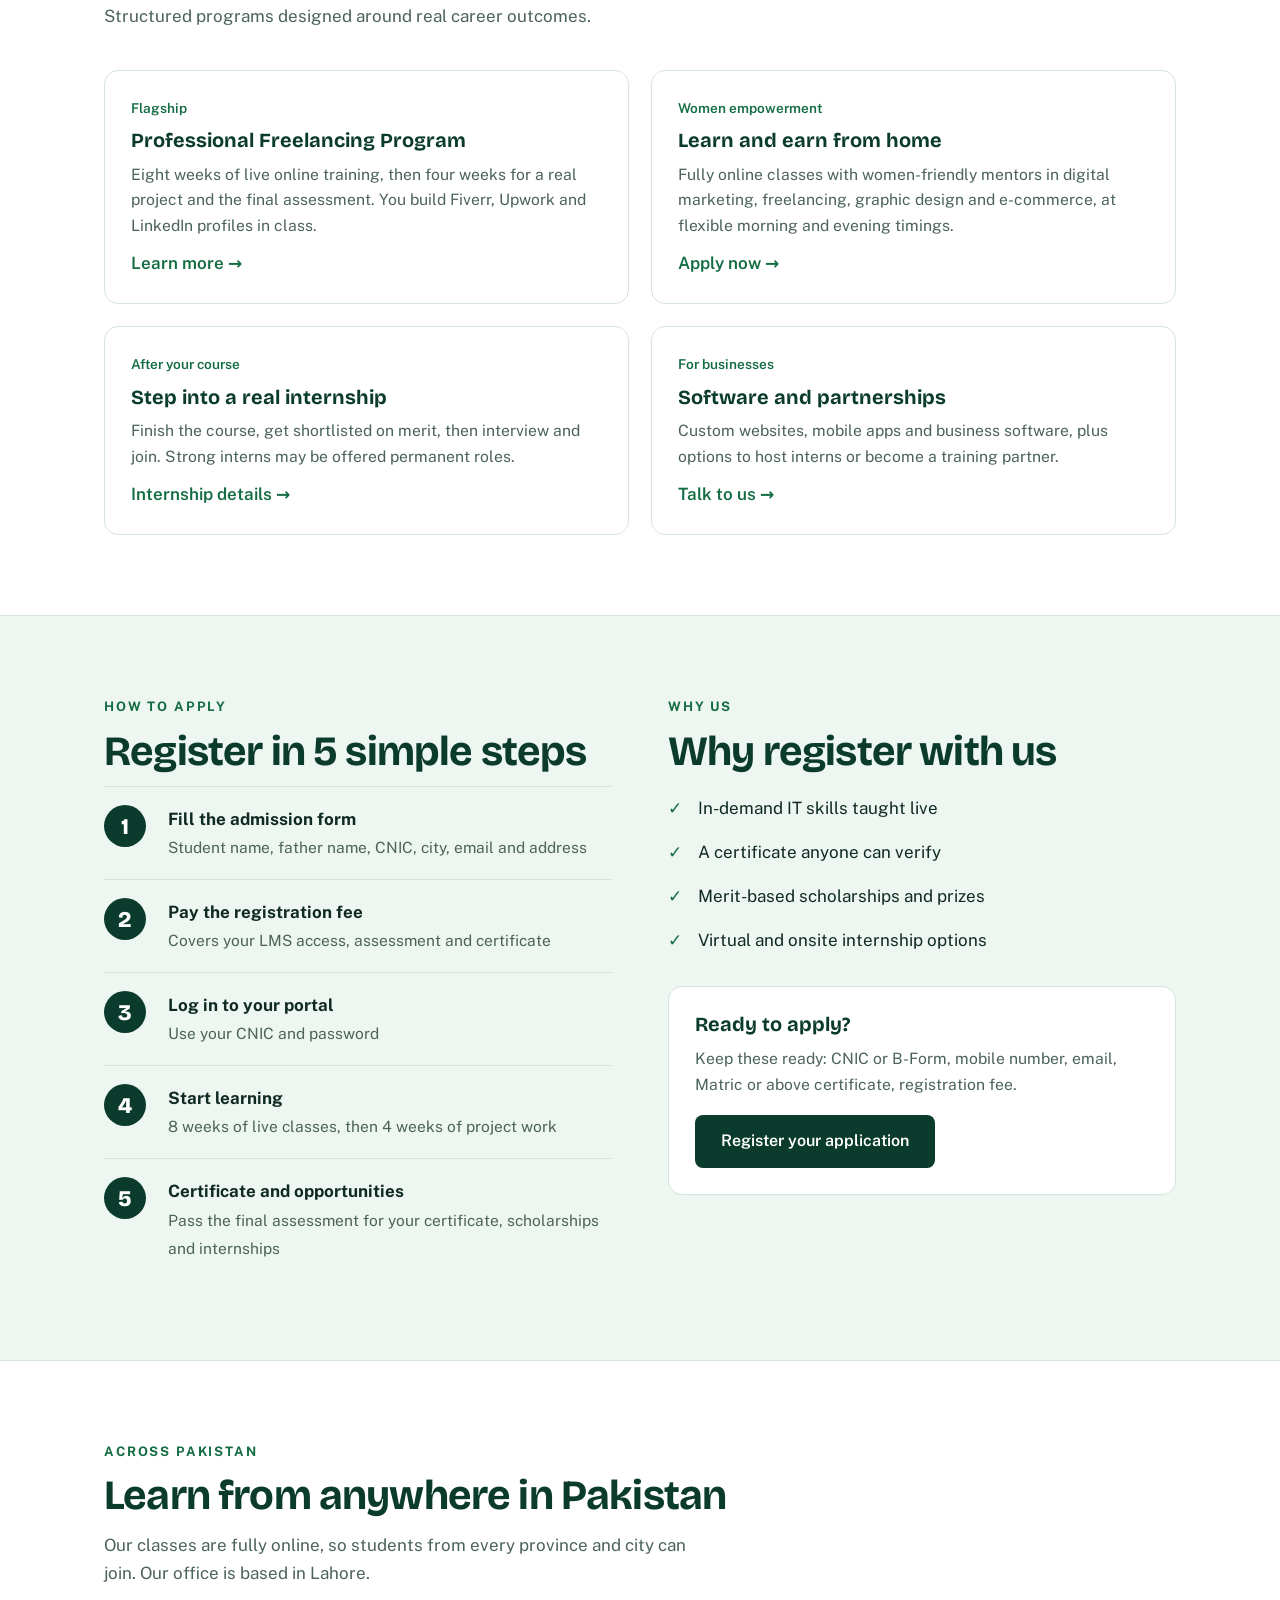
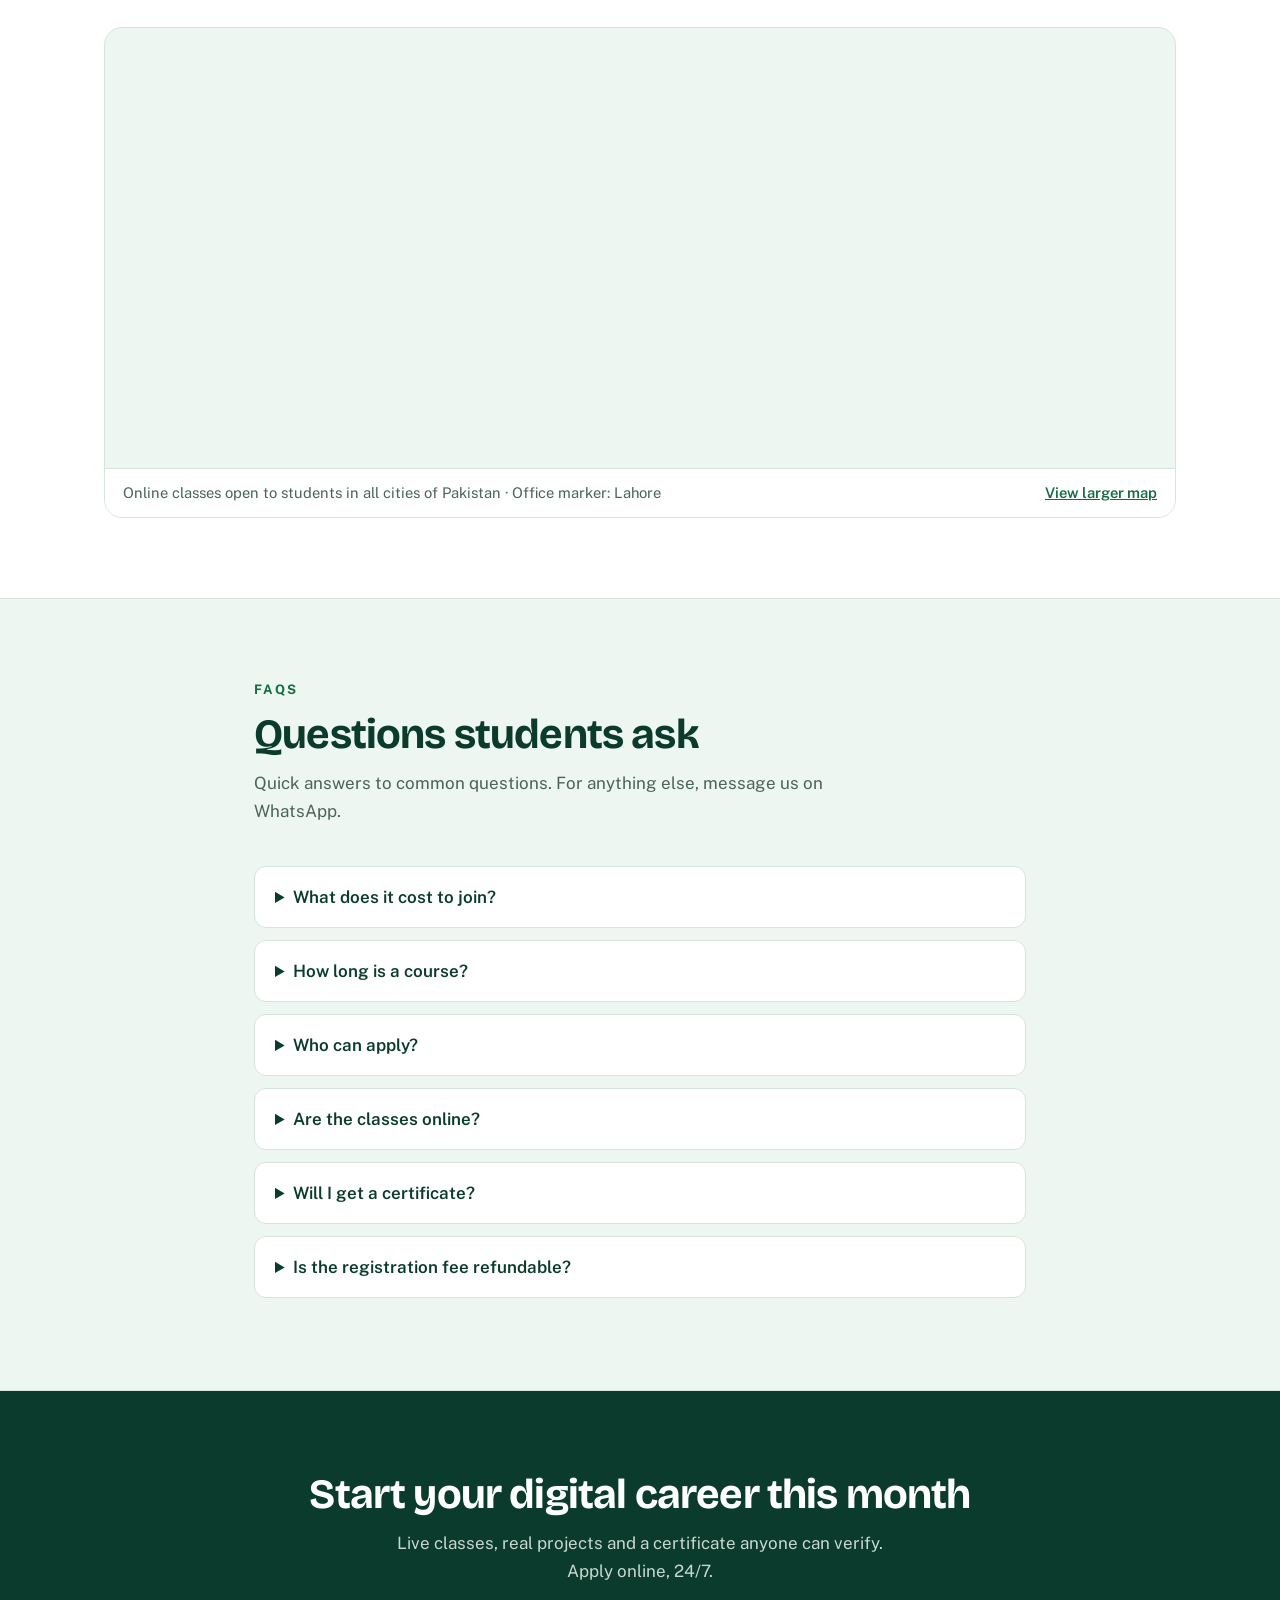
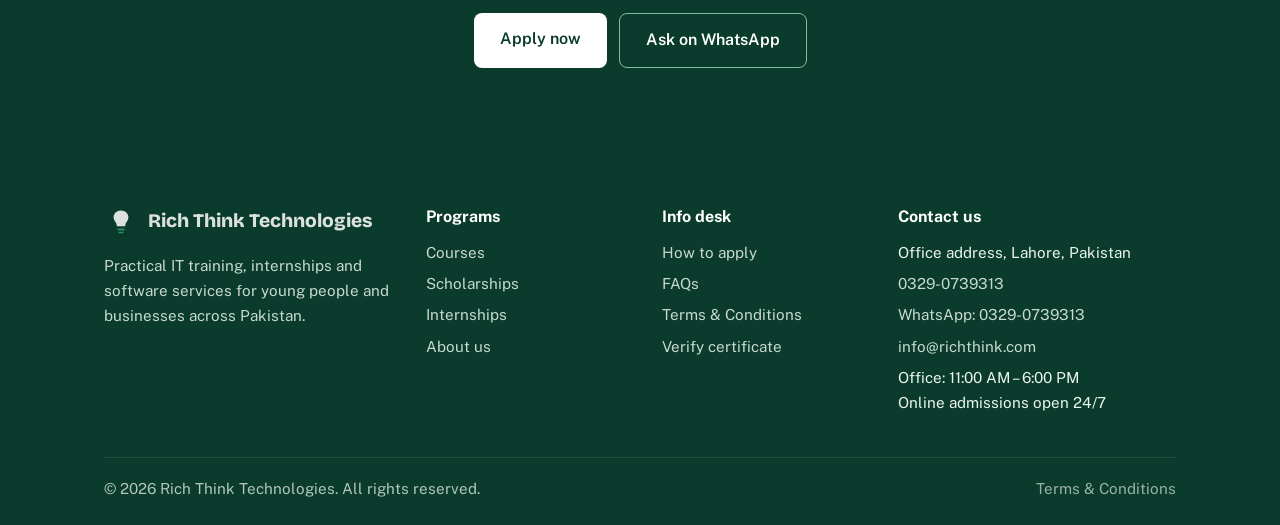
==== commit 6cd05478: "Add files via upload" ====
--- a/index.html
+++ b/index.html
@@ -3,113 +3,113 @@
 <head>
 <meta charset="utf-8">
 <meta name="viewport" content="width=device-width, initial-scale=1, viewport-fit=cover">
-<title>Rich Think Technologies | IT Courses, Internships & Software Services</title>
-<meta name="description" content="Rich Think Technologies offers live online IT and freelancing courses, internships and custom software services in Pakistan.">
-<meta name="theme-color" content="#0C2433">
-<link rel="icon" href="data:image/svg+xml,<svg xmlns='http://www.w3.org/2000/svg' viewBox='0 0 100 100'><text y='.9em' font-size='90'>💡</text></svg>">
+<title>Rich Think Technologies | IT Courses, Internships & Software Services in Pakistan</title>
+<meta name="description" content="Rich Think Technologies offers live online IT, data science and freelancing courses, internships and custom software services across Pakistan.">
+<meta name="theme-color" content="#0A3B2C">
+<link rel="icon" type="image/svg+xml" href="images/favicon.svg">
 <link rel="preconnect" href="https://fonts.googleapis.com"><link rel="preconnect" href="https://fonts.gstatic.com" crossorigin>
 <link href="https://fonts.googleapis.com/css2?family=Bricolage+Grotesque:wght@600;800&family=Public+Sans:wght@400;500;600&display=swap" rel="stylesheet">
 <link rel="stylesheet" href="css/style.css">
 </head>
 <body>
-<div class="topbar"><div class="wrap"><span>Helpline 0300-0000000 &nbsp; info@richthink.com &nbsp; Office 11am–6pm · Apply online 24/7</span><span><a href="contact.html">Contact</a><a href="contact.html#apply">Apply online</a></span></div></div>
+<div class="topbar"><div class="wrap"><span>WhatsApp / Helpline 0329-0739313 &nbsp;·&nbsp; info@richthink.com &nbsp;·&nbsp; Office 11am–6pm · Apply online 24/7</span><span><a href="contact.html">Contact</a><a href="contact.html#apply">Apply online</a></span></div></div>
 <header class="site"><div class="wrap">
-<a class="logo" href="index.html"><i></i>Rich Think Technologies</a>
+<a class="logo" href="index.html"><img src="images/favicon.svg" alt="" width="34" height="34">Rich Think Technologies</a>
 <button class="menu-btn" aria-expanded="false" aria-controls="nav">Menu</button>
 <nav id="nav" aria-label="Main"><ul>
 <li><a href="index.html">Home</a></li>
 <li><a href="index.html#about">About</a></li>
 <li><a href="courses.html">Courses</a></li>
 <li><a href="index.html#opportunities">Opportunities</a><ul><li><a href="index.html#scholarships">Scholarships</a></li><li><a href="index.html#internships">Internships</a></li><li><a href="index.html#partner">Partner with us</a></li></ul></li>
-<li><a href="index.html#apply-steps">Info desk</a><ul><li><a href="index.html#apply-steps">How to apply</a></li><li><a href="index.html#faqs">FAQs</a></li><li><a href="contact.html">Verify certificate</a></li></ul></li>
-<li><a href="index.html#faqs">FAQs</a></li>
+<li><a href="index.html#apply-steps">Info desk</a><ul><li><a href="index.html#apply-steps">How to apply</a></li><li><a href="index.html#faqs">FAQs</a></li><li><a href="terms.html">Terms &amp; Conditions</a></li><li><a href="contact.html#verify">Verify certificate</a></li></ul></li>
 <li><a href="contact.html">Contact</a></li>
 <li><a class="btn" href="contact.html#apply">Apply now</a></li>
 </ul></nav></div></header>
 <main>
+
 <section class="hero" style="border:0"><div class="wrap">
 <div>
 <span class="tag">Admissions open · Apply online 24/7</span>
 <h1>Skills that build careers. <em>Ideas that build businesses.</em></h1>
-<p>Learn job-ready IT skills with live classes, real projects and a certificate anyone can verify. Or hire our team to build your website, app or software.</p>
+<p>Job-ready IT training delivered through live online classes, real projects and a certificate anyone can verify. Or partner with our team to build your website, app or business software.</p>
 <div class="btns"><a class="btn" href="contact.html#apply">Start your application</a><a class="btn alt" href="#courses">Explore courses</a></div>
-<div class="stats"><div><b>6</b><span>IT courses</span></div><div><b>12</b><span>weeks per course</span></div><div><b>100%</b><span>live online</span></div></div>
+<div class="stats"><div><b>7</b><span>Professional courses</span></div><div><b>12</b><span>Weeks per course</span></div><div><b>100%</b><span>Live online</span></div></div>
 </div>
-<div class="panel" aria-hidden="true"><small>// your journey</small><b>Learn</b> live classes, 8 weeks<br><b>Build</b> a real project, 4 weeks<br><b>Certify</b> verifiable certificate<br><b>Earn</b> internship or freelance work<small>// we stay with you after</small></div>
+<img class="hero-img" src="images/hero.svg" alt="Online learning dashboard with live class and certificate" width="640" height="520">
 </div></section>
 
+<div class="strip"><div class="wrap">
+<div><i>✓</i>Live classes with recordings</div><div><i>✓</i>Real, portfolio-ready projects</div><div><i>✓</i>Verifiable certificate</div><div><i>✓</i>Internship priority for top performers</div>
+</div></div>
+
 <section id="about"><div class="wrap split">
-<div><h2>Your gateway to digital skills</h2><p class="lead" style="margin:0 0 20px">Rich Think Technologies trains young people in in-demand IT and freelancing skills, and builds software for businesses. Every learner works on real projects, not just slides.</p><div class="btns"><a class="btn" href="contact.html#apply">Apply for training</a><a class="btn alt" href="courses.html">Browse courses</a></div></div>
-<ul class="ticks"><li>Live online classes, recorded for revision</li><li>Real projects with our own tech team</li><li>Certificate with a verification code</li><li>Internship priority for top performers</li><li>Women-friendly learning groups</li></ul>
+<img class="about-img" src="images/about.svg" alt="Live online class with students and a mentor" loading="lazy" width="560" height="440">
+<div><span class="eyebrow">About us</span><h2>Your gateway to digital skills</h2><p class="lead" style="margin:0 0 20px">Rich Think Technologies trains young people in in-demand IT and freelancing skills and builds software for businesses. Every learner works on real projects, so you leave with experience, not just slides.</p>
+<ul class="ticks" style="margin-bottom:24px"><li>Live online classes, recorded for revision</li><li>Real projects guided by our own tech team</li><li>Certificate with a unique verification code</li><li>Internship priority for top performers</li><li>Women-friendly learning groups</li></ul>
+<div class="btns"><a class="btn" href="contact.html#apply">Apply for training</a><a class="btn alt" href="courses.html">Browse courses</a></div></div>
 </div></section>
 
-<section><div class="wrap"><h2>Get started as…</h2><p class="lead">Choose the path that fits you.</p>
+<section class="tint"><div class="wrap"><span class="eyebrow">Who it is for</span><h2>Get started as…</h2><p class="lead">Choose the path that fits you.</p>
 <div class="grid g4">
-<div class="card path"><h3>Student</h3><p>Learn a skill, get certified, start earning.</p><a class="more" href="courses.html">Explore courses</a></div>
-<div class="card path"><h3>Women at home</h3><p>Learn from home at timings that fit family life.</p><a class="more" href="#women">See the program</a></div>
-<div class="card path"><h3>Business or partner</h3><p>Get a website or app built, or host our interns.</p><a class="more" href="#partner">Partner with us</a></div>
-<div class="card path"><h3>Verify a certificate</h3><p>Check any certificate instantly by its code.</p><a class="more" href="contact.html">Verify now</a></div>
+<div class="card path"><h3>Student</h3><p>Learn a skill, get certified and start building your career.</p><a class="more" href="courses.html">Explore courses →</a></div>
+<div class="card path"><h3>Women at home</h3><p>Learn from home at timings that fit family life.</p><a class="more" href="#women">See the program →</a></div>
+<div class="card path"><h3>Business or partner</h3><p>Get a website or app built, or host our interns.</p><a class="more" href="#partner">Partner with us →</a></div>
+<div class="card path"><h3>Verify a certificate</h3><p>Confirm any certificate quickly using its code.</p><a class="more" href="contact.html#verify">Verify now →</a></div>
 </div></div></section>
 
-<section><div class="wrap"><h2>One registration, three steps of opportunity</h2><p class="lead">Everything starts with your application.</p>
+<section id="courses"><div class="wrap"><span class="eyebrow">Courses</span><h2>Popular online courses</h2><p class="lead">Every course runs 12 weeks: 8 weeks of live training and 4 weeks of project work and assessment.</p>
+<div class="grid g3"><article class="card course" id="digital-marketing"><img src="images/course-digital-marketing.svg" alt="Digital Marketing course" loading="lazy" width="480" height="300"><div class="body"><span class="meta">Marketing · 12 weeks</span><h3>Digital Marketing</h3><p>Social media ads, Canva design, lead generation and LinkedIn growth for real businesses.</p><a class="more" href="contact.html#apply">Apply for this course →</a></div></article><article class="card course" id="freelancing"><img src="images/course-freelancing.svg" alt="Freelancing course" loading="lazy" width="480" height="300"><div class="body"><span class="meta">Earning · 12 weeks</span><h3>Freelancing</h3><p>Pick one sellable skill and launch professional Fiverr, Upwork and LinkedIn profiles.</p><a class="more" href="contact.html#apply">Apply for this course →</a></div></article><article class="card course" id="graphic-design"><img src="images/course-graphic-design.svg" alt="Graphic Design course" loading="lazy" width="480" height="300"><div class="body"><span class="meta">Design · 12 weeks</span><h3>Graphic Design</h3><p>Social posts, logos and ad creatives that clients are happy to pay for.</p><a class="more" href="contact.html#apply">Apply for this course →</a></div></article><article class="card course" id="artificial-intelligence"><img src="images/course-artificial-intelligence.svg" alt="Artificial Intelligence course" loading="lazy" width="480" height="300"><div class="body"><span class="meta">Emerging tech · 12 weeks</span><h3>Artificial Intelligence</h3><p>Use AI tools confidently at work and build simple AI-powered projects.</p><a class="more" href="contact.html#apply">Apply for this course →</a></div></article><article class="card course" id="full-stack"><img src="images/course-full-stack.svg" alt="Full Stack Web Development course" loading="lazy" width="480" height="300"><div class="body"><span class="meta">Development · 12 weeks</span><h3>Full Stack Web Development</h3><p>Build and publish complete websites, from the front end to the database.</p><a class="more" href="contact.html#apply">Apply for this course →</a></div></article><article class="card course" id="seo"><img src="images/course-seo.svg" alt="SEO course" loading="lazy" width="480" height="300"><div class="body"><span class="meta">Marketing · 12 weeks</span><h3>SEO</h3><p>Rank websites on Google with on-page, off-page and technical SEO.</p><a class="more" href="contact.html#apply">Apply for this course →</a></div></article><article class="card course" id="data-science"><img src="images/course-data-science.svg" alt="Data Science course" loading="lazy" width="480" height="300"><div class="body"><span class="meta">Analytics · New · 12 weeks</span><h3>Data Science</h3><p>Turn raw data into decisions with Python, statistics, visualization and machine learning basics.</p><a class="more" href="contact.html#apply">Apply for this course →</a></div></article><div class="card cta-card"><h3>Not sure which course fits you?</h3><p>Message our admissions team on WhatsApp and we will guide you to the right course for your goals.</p><a class="btn" href="https://wa.me/923290739313">Chat on WhatsApp</a></div></div><p style="margin-top:28px"><a class="btn" href="courses.html">See full course details</a></p></div></section>
+
+<section class="tint"><div class="wrap"><span class="eyebrow">Your path</span><h2>One registration, three steps of opportunity</h2><p class="lead">Everything starts with your application.</p>
 <div class="grid g3">
-<div class="card"><span class="meta">Step 1</span><h3>Skill courses</h3><p>Pick from our IT and freelancing courses with live classes, a real project and a certificate.</p><a class="more" href="courses.html">Browse courses</a></div>
-<div class="card" id="scholarships"><span class="meta">Step 2</span><h3>Scholarship</h3><p>Pass the final assessment to qualify on merit for prizes, medals and study support.</p><a class="more" href="contact.html">Ask about benefits</a></div>
-<div class="card" id="internships"><span class="meta">Step 3</span><h3>Internship</h3><p>Top performers get priority for virtual or onsite internships with us and our partners.</p><a class="more" href="contact.html">Internship details</a></div>
+<div class="card"><span class="meta">Step 1</span><h3>Skill courses</h3><p>Pick from our IT, data and freelancing courses with live classes, a real project and a certificate.</p><a class="more" href="courses.html">Browse courses →</a></div>
+<div class="card" id="scholarships"><span class="meta">Step 2</span><h3>Scholarship</h3><p>Pass the final assessment to qualify on merit for prizes, medals and study support.</p><a class="more" href="contact.html">Ask about benefits →</a></div>
+<div class="card" id="internships"><span class="meta">Step 3</span><h3>Internship</h3><p>Top performers get priority for virtual or onsite internships with us and our partners.</p><a class="more" href="contact.html">Internship details →</a></div>
 </div></div></section>
 
-<section id="opportunities"><div class="wrap"><h2>Our programs</h2><p class="lead">Training that leads to work.</p>
+<section id="opportunities"><div class="wrap"><span class="eyebrow">Programs</span><h2>Training that leads to work</h2><p class="lead">Structured programs designed around real career outcomes.</p>
 <div class="grid g2">
-<div class="card"><span class="meta">Flagship</span><h3>Professional Freelancing Program</h3><p>Eight weeks of live online training, then four weeks for a real project and the final assessment. You build Fiverr, Upwork and LinkedIn profiles in class.</p><a class="more" href="courses.html">Learn more</a></div>
-<div class="card" id="women"><span class="meta">Women empowerment</span><h3>Learn and earn from home</h3><p>Fully online classes with women-friendly mentors: digital marketing, freelancing, graphic design and e-commerce, at flexible morning and evening timings.</p><a class="more" href="contact.html#apply">Apply now</a></div>
-<div class="card"><span class="meta">After your course</span><h3>Step into a real internship</h3><p>Finish the course, get shortlisted on merit, then interview and join. Strong interns may be offered permanent roles.</p><a class="more" href="contact.html">Internship details</a></div>
-<div class="card" id="partner"><span class="meta">For businesses</span><h3>Software and partnerships</h3><p>Custom websites, mobile apps and business software, plus options to host interns or become a training partner.</p><a class="more" href="contact.html">Talk to us</a></div>
+<div class="card"><span class="meta">Flagship</span><h3>Professional Freelancing Program</h3><p>Eight weeks of live online training, then four weeks for a real project and the final assessment. You build Fiverr, Upwork and LinkedIn profiles in class.</p><a class="more" href="courses.html#freelancing">Learn more →</a></div>
+<div class="card" id="women"><span class="meta">Women empowerment</span><h3>Learn and earn from home</h3><p>Fully online classes with women-friendly mentors in digital marketing, freelancing, graphic design and e-commerce, at flexible morning and evening timings.</p><a class="more" href="contact.html#apply">Apply now →</a></div>
+<div class="card"><span class="meta">After your course</span><h3>Step into a real internship</h3><p>Finish the course, get shortlisted on merit, then interview and join. Strong interns may be offered permanent roles.</p><a class="more" href="contact.html">Internship details →</a></div>
+<div class="card" id="partner"><span class="meta">For businesses</span><h3>Software and partnerships</h3><p>Custom websites, mobile apps and business software, plus options to host interns or become a training partner.</p><a class="more" href="contact.html">Talk to us →</a></div>
 </div></div></section>
 
-<section id="courses"><div class="wrap"><h2>Popular online courses</h2><p class="lead">Every course runs 12 weeks: 8 weeks of live training and 4 weeks of project and assessment.</p>
-<div class="grid g3">
-<div class="card"><span class="meta">Marketing · 12 weeks</span><h3>Digital Marketing</h3><p>Social media ads, Canva design, lead generation and LinkedIn.</p></div>
-<div class="card"><span class="meta">Earning · 12 weeks</span><h3>Freelancing</h3><p>Pick one sellable skill and start on Fiverr and LinkedIn with a real profile.</p></div>
-<div class="card"><span class="meta">Design · 12 weeks</span><h3>Graphic Design</h3><p>Social posts, logos and ads that clients pay for.</p></div>
-<div class="card"><span class="meta">Emerging tech · 12 weeks</span><h3>Artificial Intelligence</h3><p>Use AI tools at work and build simple AI projects.</p></div>
-<div class="card"><span class="meta">Development · 12 weeks</span><h3>Full Stack Web Development</h3><p>Build and publish complete websites, front end to database.</p></div>
-<div class="card"><span class="meta">Marketing · 12 weeks</span><h3>SEO</h3><p>Rank websites on Google with on-page, off-page and technical SEO.</p></div>
-</div><p style="margin-top:28px"><a class="btn" href="courses.html">See all courses</a></p></div></section>
-
-<section id="apply-steps"><div class="wrap split">
-<div><h2>Register in 5 simple steps</h2><ol class="steps">
-<li><div><strong>Fill the admission form</strong><span>CNIC or B-Form, course and city</span></div></li>
+<section id="apply-steps" class="tint"><div class="wrap split top">
+<div><span class="eyebrow">How to apply</span><h2>Register in 5 simple steps</h2><ol class="steps">
+<li><div><strong>Fill the admission form</strong><span>Student name, father name, CNIC, city, email and address</span></div></li>
 <li><div><strong>Pay the registration fee</strong><span>Covers your LMS access, assessment and certificate</span></div></li>
 <li><div><strong>Log in to your portal</strong><span>Use your CNIC and password</span></div></li>
 <li><div><strong>Start learning</strong><span>8 weeks of live classes, then 4 weeks of project work</span></div></li>
 <li><div><strong>Certificate and opportunities</strong><span>Pass the final assessment for your certificate, scholarships and internships</span></div></li></ol></div>
-<div><h2>Why register with us</h2><ul class="ticks"><li>In-demand IT skills taught live</li><li>A certificate anyone can verify online</li><li>Merit-based scholarships and prizes</li><li>Virtual and onsite internship options</li></ul>
-<div class="card" style="margin-top:24px"><h3>Ready to apply?</h3><p>Keep these ready: CNIC or B-Form, mobile number, email, Matric or above, registration fee.</p><div class="btns" style="margin-top:8px"><a class="btn" href="contact.html#apply">Register your application</a></div></div></div>
+<div><span class="eyebrow">Why us</span><h2>Why register with us</h2><ul class="ticks"><li>In-demand IT skills taught live</li><li>A certificate anyone can verify</li><li>Merit-based scholarships and prizes</li><li>Virtual and onsite internship options</li></ul>
+<div class="card" style="margin-top:24px"><h3>Ready to apply?</h3><p>Keep these ready: CNIC or B-Form, mobile number, email, Matric or above certificate, registration fee.</p><div class="btns" style="margin-top:8px"><a class="btn" href="contact.html#apply">Register your application</a></div></div></div>
 </div></section>
 
-<section><div class="wrap"><h2>Hear it from our students</h2><p class="lead">Add real student stories here, with permission, once you have them.</p>
-<div class="grid g3"><div class="ph">Student story 1<br><small>Photo, name, course, quote or video link</small></div><div class="ph">Student story 2</div><div class="ph">Student story 3</div></div></div></section>
+<section id="coverage"><div class="wrap"><span class="eyebrow">Across Pakistan</span><h2>Learn from anywhere in Pakistan</h2><p class="lead">Our classes are fully online, so students from every province and city can join. Our office is based in Lahore.</p>
+<div class="map-box"><iframe title="Map of Pakistan showing our Lahore office" src="https://www.openstreetmap.org/export/embed.html?bbox=60.5%2C23.2%2C77.9%2C37.3&layer=mapnik&marker=31.5204%2C74.3587" loading="lazy" referrerpolicy="no-referrer-when-downgrade"></iframe><div class="map-note"><span>Online classes open to students in all cities of Pakistan · Office marker: Lahore</span><a href="https://www.openstreetmap.org/?mlat=31.5204&mlon=74.3587#map=5/30.4/69.3" target="_blank" rel="noopener">View larger map</a></div></div>
+</div></section>
 
-<section id="faqs"><div class="wrap" style="max-width:820px"><h2>Questions students ask</h2><p class="lead">Update these answers to match your real policies.</p>
-<details><summary>What does it cost to join?</summary><p>Add your fee details here. Explain what the one-time registration fee covers.</p></details>
+<section class="tint" id="faqs"><div class="wrap" style="max-width:820px"><span class="eyebrow">FAQs</span><h2>Questions students ask</h2><p class="lead">Quick answers to common questions. For anything else, message us on WhatsApp.</p>
+<details><summary>What does it cost to join?</summary><p>Fees depend on the course and batch. Our admissions team will share the current fee details and what the one-time registration fee covers when you apply. Message us on WhatsApp at 0329-0739313.</p></details>
 <details><summary>How long is a course?</summary><p>12 weeks: 8 weeks of live online training, then 4 weeks for the final project and assessment.</p></details>
 <details><summary>Who can apply?</summary><p>Anyone in Pakistan with Matric or higher education. No IT background is needed.</p></details>
 <details><summary>Are the classes online?</summary><p>Yes. All courses run 100% online. Classes are live and every lecture is saved so you can revise any time.</p></details>
-<details><summary>Will I get a certificate?</summary><p>Yes. Pass the final project and assessment and you get a certificate with a code that anyone can verify.</p></details>
-<details><summary>Is the registration fee refundable?</summary><p>Add your refund policy here.</p></details>
+<details><summary>Will I get a certificate?</summary><p>Yes. Pass the final project and assessment and you receive a certificate with a code that anyone can verify.</p></details>
+<details><summary>Is the registration fee refundable?</summary><p>Refund conditions are explained in our <a href="terms.html#refunds">Terms &amp; Conditions</a>. Please read them before you apply.</p></details>
 </div></section>
 
-<section class="cta"><div class="wrap"><h2>Start your digital career this month</h2><p>Live classes, real projects and a certificate anyone can verify. Apply online, 24/7.</p><div class="btns" style="justify-content:center"><a class="btn" href="contact.html#apply">Apply now</a><a class="btn alt" href="https://wa.me/923000000000">Ask on WhatsApp</a></div></div></section>
+<section class="cta"><div class="wrap"><h2>Start your digital career this month</h2><p>Live classes, real projects and a certificate anyone can verify. Apply online, 24/7.</p><div class="btns" style="justify-content:center"><a class="btn" href="contact.html#apply">Apply now</a><a class="btn alt" href="https://wa.me/923290739313">Ask on WhatsApp</a></div></div></section>
 </main>
 <footer><div class="wrap">
 <div class="grid">
-<div><a class="logo" href="index.html"><i></i>Rich Think Technologies</a><p>Practical IT training, internships and software services for young people and businesses in Pakistan.</p></div>
+<div><a class="logo" href="index.html"><img src="images/favicon.svg" alt="" width="34" height="34">Rich Think Technologies</a><p>Practical IT training, internships and software services for young people and businesses across Pakistan.</p></div>
 <div><h4>Programs</h4><ul><li><a href="courses.html">Courses</a></li><li><a href="index.html#scholarships">Scholarships</a></li><li><a href="index.html#internships">Internships</a></li><li><a href="index.html#about">About us</a></li></ul></div>
-<div><h4>Info desk</h4><ul><li><a href="index.html#apply-steps">How to apply</a></li><li><a href="index.html#faqs">FAQs</a></li><li><a href="contact.html">Verify certificate</a></li></ul></div>
-<div><h4>Contact us</h4><ul><li>Office address, Lahore</li><li>0300-0000000</li><li>info@richthink.com</li><li>Office: 11:00 AM – 6:00 PM<br>Online admissions open 24/7</li></ul></div>
+<div><h4>Info desk</h4><ul><li><a href="index.html#apply-steps">How to apply</a></li><li><a href="index.html#faqs">FAQs</a></li><li><a href="terms.html">Terms &amp; Conditions</a></li><li><a href="contact.html#verify">Verify certificate</a></li></ul></div>
+<div><h4>Contact us</h4><ul><li>Office address, Lahore, Pakistan</li><li><a href="tel:+923290739313">0329-0739313</a></li><li><a href="https://wa.me/923290739313">WhatsApp: 0329-0739313</a></li><li><a href="mailto:info@richthink.com">info@richthink.com</a></li><li>Office: 11:00 AM – 6:00 PM<br>Online admissions open 24/7</li></ul></div>
 </div>
-<div class="copy">© 2026 Rich Think Technologies. All rights reserved.</div>
+<div class="copy"><span>© 2026 Rich Think Technologies. All rights reserved.</span><span><a href="terms.html">Terms &amp; Conditions</a></span></div>
 </div></footer>
-<a class="wa" href="https://wa.me/923000000000?text=Hi%2C%20I%20found%20you%20on%20your%20website.%20I%20want%20some%20information." aria-label="Chat on WhatsApp">WhatsApp</a>
+<a class="wa" href="https://wa.me/923290739313?text=Hi%2C%20I%20found%20you%20on%20your%20website.%20I%20want%20some%20information." aria-label="Chat on WhatsApp">WhatsApp</a>
 <script src="js/main.js"></script>
 </body></html>
--- a/css/style.css
+++ b/css/style.css
@@ -1,81 +1,140 @@
-:root{--bg:#F2F5F7;--surface:#fff;--ink:#0C2433;--muted:#4A6272;--line:#D3DEE5;--gold:#F0A800;--gold-ink:#3A2900;--teal:#0E7C70;--deep:#0C2433;--on-deep:#EAF1F5;color-scheme:light}
-@media(prefers-color-scheme:dark){:root{--bg:#0A1822;--surface:#102331;--ink:#EAF1F5;--muted:#9DB2C0;--line:#223847;--teal:#3CC4B3;--deep:#07121A;color-scheme:dark}}
+/* Rich Think Technologies — white & dark green theme */
+:root{--bg:#fff;--surface:#fff;--tint:#EEF6F1;--ink:#0F2A20;--muted:#4B6358;--line:#D5E5DB;--green:#146C43;--green-2:#2E9E68;--deep:#0A3B2C;--deep-2:#072B20;--on-deep:#EAF5EE;--btn-ink:#fff;color-scheme:light}
 *,*::before,*::after{box-sizing:border-box}
 html{scroll-behavior:smooth}
 body{margin:0;background:var(--bg);color:var(--ink);font:400 17px/1.65 "Public Sans",system-ui,sans-serif}
-h1,h2,h3{font-family:"Bricolage Grotesque","Public Sans",system-ui,sans-serif;line-height:1.12;margin:0}
+h1,h2,h3{font-family:"Bricolage Grotesque","Public Sans",system-ui,sans-serif;line-height:1.12;margin:0;color:var(--deep)}
 a{color:inherit}img{max-width:100%;display:block}
-:focus-visible{outline:3px solid var(--gold);outline-offset:3px}
+:focus-visible{outline:3px solid var(--green-2);outline-offset:3px}
 .wrap{max-width:1120px;margin:0 auto;padding:0 24px}
-.topbar{background:var(--deep);color:var(--on-deep);font-size:.88rem;padding:8px 0}
+
+/* top bar + header */
+.topbar{background:var(--deep-2);color:var(--on-deep);font-size:.88rem;padding:8px 0}
 .topbar .wrap{display:flex;gap:8px 24px;flex-wrap:wrap;justify-content:space-between}
-.topbar a{text-decoration:none;margin-left:16px;color:var(--gold)}
-header.site{background:var(--surface);border-bottom:1px solid var(--line);position:sticky;top:0;z-index:20}
-header.site .wrap{display:flex;align-items:center;justify-content:space-between;min-height:70px}
-.logo{font:800 1.2rem "Bricolage Grotesque",sans-serif;text-decoration:none;display:flex;align-items:center;gap:10px}
-.logo i{width:15px;height:15px;background:var(--gold);border-radius:50% 50% 50% 0}
-nav ul{list-style:none;margin:0;padding:0;display:flex;gap:6px;align-items:center}
+.topbar a{text-decoration:none;margin-left:16px;color:#9FE0BC;font-weight:600}
+.topbar a:first-child{margin-left:0}
+header.site{background:#fff;border-bottom:1px solid var(--line);position:sticky;top:0;z-index:20}
+header.site .wrap{display:flex;align-items:center;justify-content:space-between;min-height:72px}
+.logo{font:800 1.2rem "Bricolage Grotesque",sans-serif;text-decoration:none;display:flex;align-items:center;gap:10px;color:var(--deep)}
+.logo img{width:34px;height:34px}
+footer .logo{color:#fff}
+nav ul{list-style:none;margin:0;padding:0;display:flex;gap:4px;align-items:center}
 nav li{position:relative}
 nav a{display:block;padding:10px 12px;text-decoration:none;color:var(--muted);font-weight:500}
-nav a:hover{color:var(--ink)}
-nav ul ul{display:none;position:absolute;left:0;top:100%;min-width:200px;background:var(--surface);border:1px solid var(--line);border-radius:10px;padding:6px;flex-direction:column;align-items:stretch}
+nav a:hover,nav a[aria-current]{color:var(--green)}
+nav ul ul{display:none;position:absolute;left:0;top:100%;min-width:220px;background:#fff;border:1px solid var(--line);border-radius:10px;padding:6px;flex-direction:column;align-items:stretch;box-shadow:0 12px 30px rgba(10,59,44,.12)}
 nav li:hover>ul,nav li:focus-within>ul{display:flex}
-.btn{display:inline-block;background:var(--gold);color:var(--gold-ink);font-weight:600;padding:13px 24px;border-radius:8px;text-decoration:none;border:0;font-size:1rem;cursor:pointer}
-.btn:hover{filter:brightness(1.06)}
-.btn.alt{background:transparent;color:var(--ink);border:1.5px solid var(--line)}
-nav .btn{color:var(--gold-ink);padding:10px 18px;margin-left:8px}
-.menu-btn{display:none;background:none;border:1.5px solid var(--line);color:var(--ink);border-radius:8px;padding:8px 12px;font:inherit}
-.hero{padding:72px 0 80px}
-.hero .wrap{display:grid;grid-template-columns:1.2fr 1fr;gap:56px;align-items:center}
-.tag{display:inline-block;background:var(--surface);border:1px solid var(--line);border-radius:99px;padding:4px 14px;font-size:.9rem;color:var(--muted);margin-bottom:18px}
-.hero h1{font-size:clamp(2.5rem,6vw,4.6rem);font-weight:800;letter-spacing:-.03em}
-.hero h1 em{font-style:normal;color:var(--teal)}
-.hero p{max-width:48ch;color:var(--muted);font-size:1.12rem;margin:22px 0 30px}
+
+/* buttons */
+.btn{display:inline-block;background:var(--deep);color:var(--btn-ink);font-weight:600;padding:13px 26px;border-radius:8px;text-decoration:none;border:0;font-size:1rem;cursor:pointer;transition:background .15s}
+.btn:hover{background:var(--green)}
+.btn.alt{background:#fff;color:var(--deep);border:1.5px solid var(--deep)}
+.btn.alt:hover{background:var(--tint)}
+nav .btn{color:#fff;padding:10px 18px;margin-left:8px}
+nav .btn:hover{color:#fff}
+.menu-btn{display:none;background:none;border:1.5px solid var(--line);color:var(--deep);border-radius:8px;padding:8px 12px;font:inherit}
+
+/* hero */
+.hero{padding:72px 0 80px;background:linear-gradient(180deg,var(--tint),#fff)}
+.hero .wrap{display:grid;grid-template-columns:1.15fr 1fr;gap:56px;align-items:center}
+.tag{display:inline-block;background:#fff;border:1px solid var(--line);border-radius:99px;padding:4px 14px;font-size:.9rem;color:var(--green);font-weight:600;margin-bottom:18px}
+.hero h1{font-size:clamp(2.4rem,5.4vw,4.2rem);font-weight:800;letter-spacing:-.03em}
+.hero h1 em{font-style:normal;color:var(--green)}
+.hero p{max-width:50ch;color:var(--muted);font-size:1.1rem;margin:22px 0 30px}
+.hero-img{height:auto;border-radius:28px;box-shadow:0 24px 60px rgba(10,59,44,.18)}
 .btns{display:flex;gap:12px;flex-wrap:wrap}
 .stats{display:flex;gap:36px;margin-top:40px;flex-wrap:wrap}
-.stats b{font:800 2rem "Bricolage Grotesque",sans-serif;display:block;line-height:1}
+.stats b{font:800 2rem "Bricolage Grotesque",sans-serif;display:block;line-height:1;color:var(--deep)}
 .stats span{color:var(--muted);font-size:.92rem}
-.panel{background:var(--deep);color:var(--on-deep);border-radius:16px;padding:28px;line-height:2}
-.panel b{color:var(--gold)}.panel small{opacity:.6;display:block}
-section{padding:76px 0;border-top:1px solid var(--line)}
+
+/* highlight strip */
+.strip{background:var(--deep);color:var(--on-deep);padding:22px 0}
+.strip .wrap{display:grid;grid-template-columns:repeat(4,1fr);gap:18px}
+.strip div{display:flex;gap:12px;align-items:center;font-weight:600;font-size:.97rem}
+.strip i{flex:none;width:32px;height:32px;border-radius:50%;background:var(--green-2);display:grid;place-items:center;font-style:normal;color:#fff}
+
+/* sections */
+section{padding:80px 0;border-top:1px solid var(--line)}
+section.tint{background:var(--tint)}
 section h2{font-size:clamp(1.8rem,4vw,2.6rem);letter-spacing:-.02em;margin-bottom:12px}
-.lead{color:var(--muted);max-width:58ch;margin:0 0 40px}
+.eyebrow{display:block;font-size:.82rem;letter-spacing:.14em;text-transform:uppercase;color:var(--green);font-weight:700;margin-bottom:10px}
+.lead{color:var(--muted);max-width:60ch;margin:0 0 40px}
 .grid{display:grid;gap:22px}
 .g2{grid-template-columns:repeat(2,1fr)}.g3{grid-template-columns:repeat(3,1fr)}.g4{grid-template-columns:repeat(4,1fr)}
-.card{background:var(--surface);border:1px solid var(--line);border-radius:14px;padding:26px;display:flex;flex-direction:column;gap:10px}
+.card{background:#fff;border:1px solid var(--line);border-radius:14px;padding:26px;display:flex;flex-direction:column;gap:10px}
 .card h3{font-size:1.25rem}.card p{margin:0;color:var(--muted);font-size:.98rem}
-.card a.more{margin-top:auto;color:var(--teal);font-weight:600;text-decoration:none}
-.card .meta{font-size:.85rem;color:var(--teal);font-weight:600}
-.path{border-top:5px solid var(--gold)}
+.card a.more{margin-top:auto;color:var(--green);font-weight:600;text-decoration:none}
+.card a.more:hover{text-decoration:underline}
+.card .meta{font-size:.85rem;color:var(--green);font-weight:600}
+.path{border-top:5px solid var(--green)}
+.course{padding:0;overflow:hidden}
+.course img{width:100%;height:auto;aspect-ratio:8/5;object-fit:cover}
+.course .body{padding:22px 24px 24px;display:flex;flex-direction:column;gap:10px;flex:1}
+.course ul{margin:0;padding:0 0 0 18px;color:var(--muted);font-size:.94rem}
+.course ul li{margin:2px 0}
+.card.cta-card{background:var(--deep);border-color:var(--deep);justify-content:center}
+.card.cta-card h3,.card.cta-card p{color:var(--on-deep)}
+.card.cta-card .btn{background:#fff;color:var(--deep);align-self:flex-start;margin-top:8px}
 .steps{counter-reset:s;list-style:none;margin:0;padding:0}
 .steps li{counter-increment:s;display:grid;grid-template-columns:48px 1fr;gap:16px;padding:18px 0;border-top:1px solid var(--line)}
-.steps li::before{content:counter(s);font:800 1.4rem "Bricolage Grotesque",sans-serif;background:var(--teal);color:#fff;width:42px;height:42px;border-radius:50%;display:grid;place-items:center}
+.steps li::before{content:counter(s);font:800 1.4rem "Bricolage Grotesque",sans-serif;background:var(--deep);color:#fff;width:42px;height:42px;border-radius:50%;display:grid;place-items:center}
 .steps strong{display:block}.steps span{color:var(--muted);font-size:.97rem}
-.split{display:grid;grid-template-columns:1fr 1fr;gap:56px;align-items:start}
-ul.ticks{list-style:none;padding:0;margin:0}ul.ticks li{padding:8px 0 8px 28px;position:relative}
-ul.ticks li::before{content:"✓";position:absolute;left:0;color:var(--teal);font-weight:800}
-.ph{border:2px dashed var(--line);border-radius:14px;padding:28px;color:var(--muted);text-align:center}
-details{background:var(--surface);border:1px solid var(--line);border-radius:12px;padding:16px 20px;margin-bottom:12px}
-summary{font-weight:600;cursor:pointer}details p{margin:10px 0 0;color:var(--muted)}
+.split{display:grid;grid-template-columns:1fr 1fr;gap:56px;align-items:center}
+.split.top{align-items:start}
+.about-img{height:auto;border-radius:24px;box-shadow:0 18px 50px rgba(10,59,44,.14)}
+ul.ticks{list-style:none;padding:0;margin:0}ul.ticks li{padding:8px 0 8px 30px;position:relative}
+ul.ticks li::before{content:"✓";position:absolute;left:0;color:var(--green);font-weight:800}
+details{background:#fff;border:1px solid var(--line);border-radius:12px;padding:16px 20px;margin-bottom:12px}
+summary{font-weight:600;cursor:pointer;color:var(--deep)}details p{margin:10px 0 0;color:var(--muted)}
 .cta{background:var(--deep);color:var(--on-deep);text-align:center}
-.cta p{color:var(--on-deep);opacity:.8;margin:12px auto 28px;max-width:52ch}
-.cta .btn.alt{color:var(--on-deep);border-color:#3a5568}
+.cta h2{color:#fff}
+.cta p{color:var(--on-deep);opacity:.85;margin:12px auto 28px;max-width:52ch}
+.cta .btn{background:#fff;color:var(--deep)}.cta .btn:hover{background:var(--tint)}
+.cta .btn.alt{background:transparent;color:#fff;border-color:#7FBF9D}.cta .btn.alt:hover{background:rgba(255,255,255,.1)}
+
+/* map */
+.map-box{border:1px solid var(--line);border-radius:18px;overflow:hidden;background:var(--tint)}
+.map-box iframe{display:block;width:100%;height:440px;border:0}
+.map-note{display:flex;justify-content:space-between;gap:12px;flex-wrap:wrap;padding:12px 18px;font-size:.92rem;color:var(--muted);border-top:1px solid var(--line);background:#fff}
+.map-note a{color:var(--green);font-weight:600}
+
+/* footer */
 footer{background:var(--deep);color:var(--on-deep);padding:56px 0 24px;font-size:.95rem}
 footer .grid{grid-template-columns:1.4fr 1fr 1fr 1.3fr}
-footer h4{margin:0 0 10px;font-size:1rem}footer ul{list-style:none;padding:0;margin:0}footer li{margin:6px 0}
-footer a{text-decoration:none;opacity:.85}footer a:hover{opacity:1;color:var(--gold)}
-.copy{border-top:1px solid #1d3646;margin-top:36px;padding-top:18px;opacity:.7}
+footer h4{margin:0 0 10px;font-size:1rem;color:#fff}footer ul{list-style:none;padding:0;margin:0}footer li{margin:6px 0}
+footer a{text-decoration:none;opacity:.85}footer a:hover{opacity:1;color:#9FE0BC}
+footer p{opacity:.85}
+.copy{border-top:1px solid #1d5441;margin-top:36px;padding-top:18px;opacity:.75;display:flex;justify-content:space-between;gap:12px;flex-wrap:wrap}
 .wa{position:fixed;right:18px;bottom:calc(18px + env(safe-area-inset-bottom,0px));background:#25D366;color:#073b1b;font-weight:700;padding:12px 18px;border-radius:99px;text-decoration:none;z-index:30;box-shadow:0 6px 18px rgba(0,0,0,.25)}
-form.contact{display:grid;gap:14px}
-input,select,textarea{width:100%;padding:12px 14px;border:1.5px solid var(--line);border-radius:8px;background:var(--surface);color:var(--ink);font:inherit}
-label{font-weight:600;font-size:.93rem}
-.pagehead{padding:56px 0 24px}.pagehead h1{font-size:clamp(2.2rem,5vw,3.4rem);letter-spacing:-.02em}
+
+/* forms */
+form.contact{display:grid;gap:16px}
+.fgrid{display:grid;grid-template-columns:1fr 1fr;gap:16px}
+.fgrid .full{grid-column:1/-1}
+input,select,textarea{width:100%;padding:12px 14px;border:1.5px solid var(--line);border-radius:8px;background:#fff;color:var(--ink);font:inherit}
+input:focus,select:focus,textarea:focus{border-color:var(--green);outline:none;box-shadow:0 0 0 3px rgba(46,158,104,.25)}
+label{font-weight:600;font-size:.93rem;display:block;margin-bottom:4px;color:var(--deep)}
+.hint{font-size:.82rem;color:var(--muted);margin-top:4px}
+.check{display:flex;gap:10px;align-items:flex-start;font-weight:400}
+.check input{width:auto;margin-top:6px;accent-color:var(--deep)}
+.form-card{background:#fff;border:1px solid var(--line);border-radius:18px;padding:32px;box-shadow:0 14px 40px rgba(10,59,44,.08)}
+.pagehead{padding:56px 0 24px;background:linear-gradient(180deg,var(--tint),#fff)}
+.pagehead h1{font-size:clamp(2.2rem,5vw,3.4rem);letter-spacing:-.02em}
+
+/* legal page */
+.legal{max-width:820px}
+.legal h2{font-size:1.35rem;margin:36px 0 8px}
+.legal p,.legal li{color:var(--muted)}
+.legal ul{padding-left:20px}
+.notice{background:var(--tint);border-left:4px solid var(--green);border-radius:8px;padding:14px 18px;color:var(--deep)}
+
 @media(max-width:900px){
  .hero .wrap,.split{grid-template-columns:1fr}.g3,.g4{grid-template-columns:1fr 1fr}footer .grid{grid-template-columns:1fr 1fr}
+ .strip .wrap{grid-template-columns:1fr 1fr}
  .menu-btn{display:block}
- nav{display:none;position:absolute;left:0;right:0;top:100%;background:var(--surface);border-bottom:1px solid var(--line);padding:10px 24px 18px}
+ nav{display:none;position:absolute;left:0;right:0;top:100%;background:#fff;border-bottom:1px solid var(--line);padding:10px 24px 18px}
  nav.open{display:block}nav ul{flex-direction:column;align-items:stretch}
- nav ul ul{display:flex;position:static;border:0;padding:0 0 0 14px}
+ nav ul ul{display:flex;position:static;border:0;padding:0 0 0 14px;box-shadow:none}
 }
-@media(max-width:560px){.g2,.g3,.g4,footer .grid{grid-template-columns:1fr}.hero{padding-top:40px}}
+@media(max-width:560px){.g2,.g3,.g4,footer .grid,.fgrid,.strip .wrap{grid-template-columns:1fr}.hero{padding-top:40px}.form-card{padding:22px}.map-box iframe{height:340px}}
 @media(prefers-reduced-motion:no-preference){.hero h1{animation:in .7s ease both}@keyframes in{from{opacity:0;transform:translateY(14px)}}}
